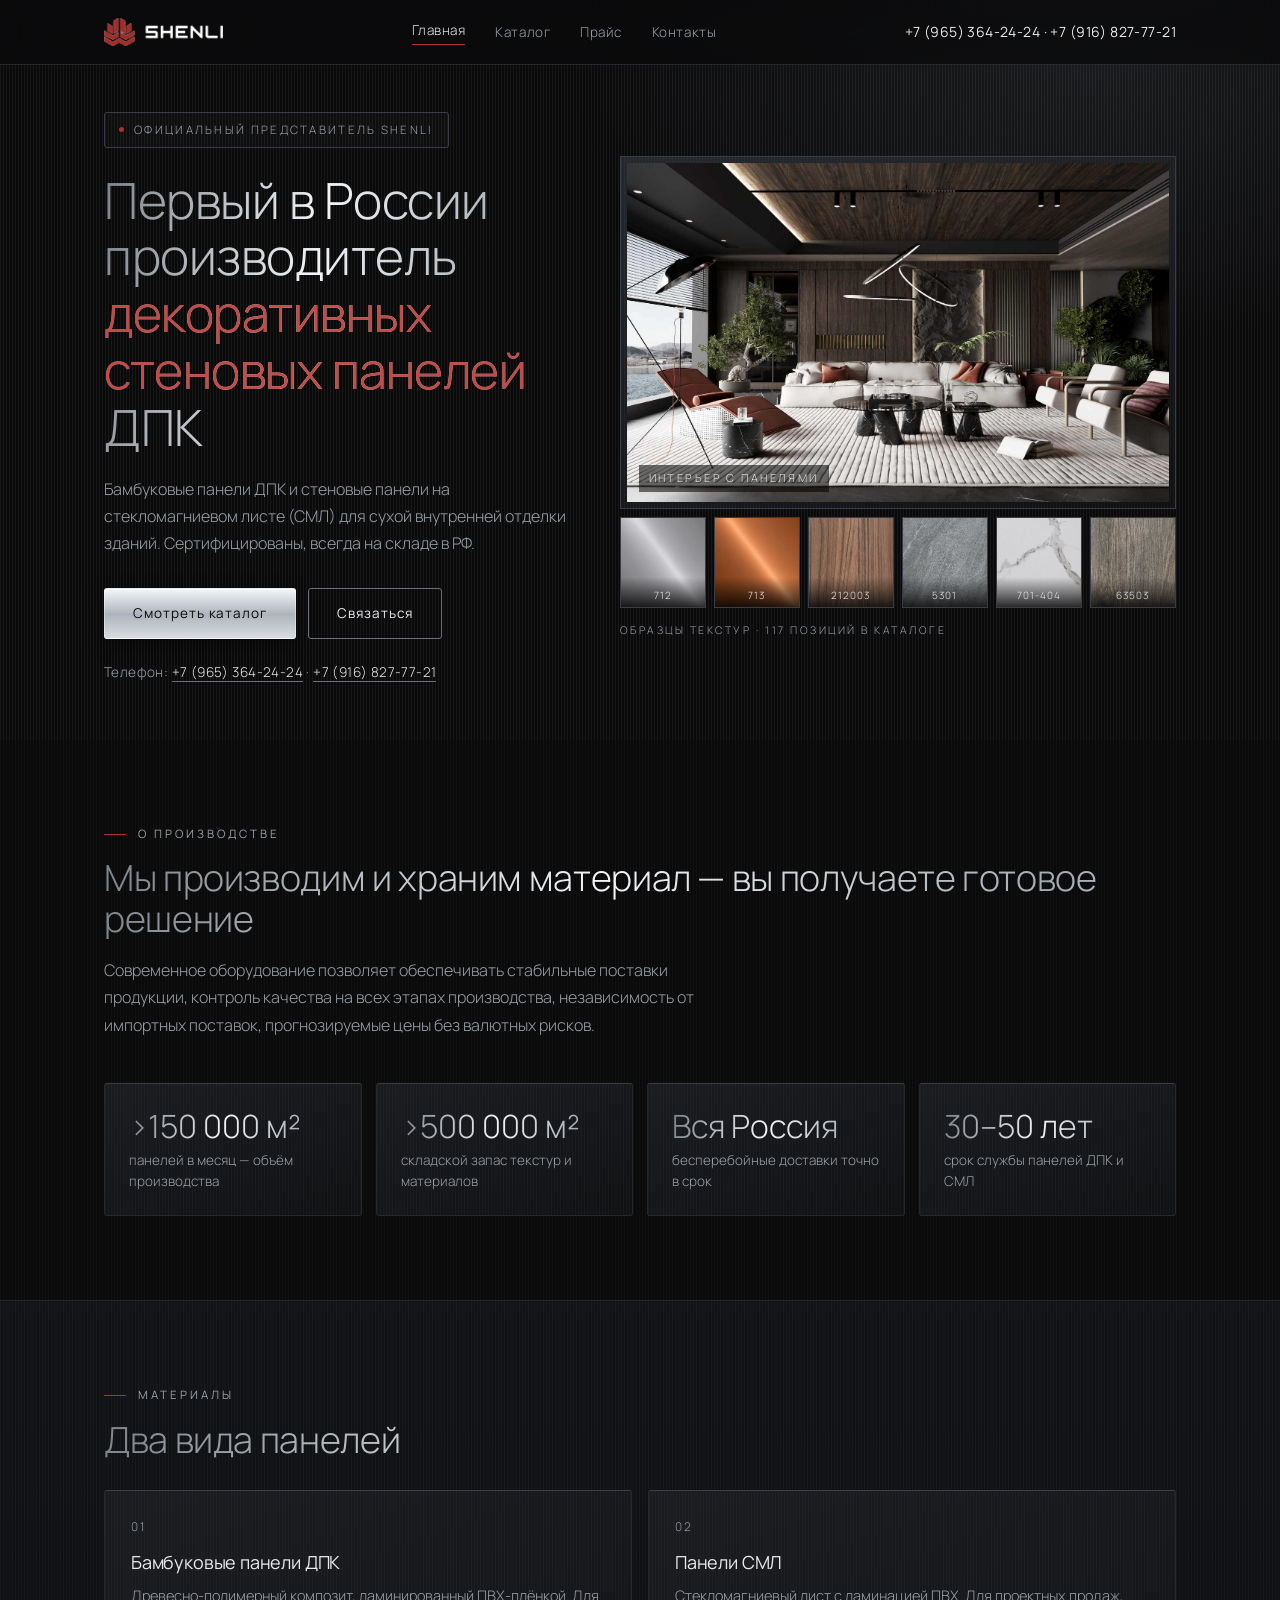
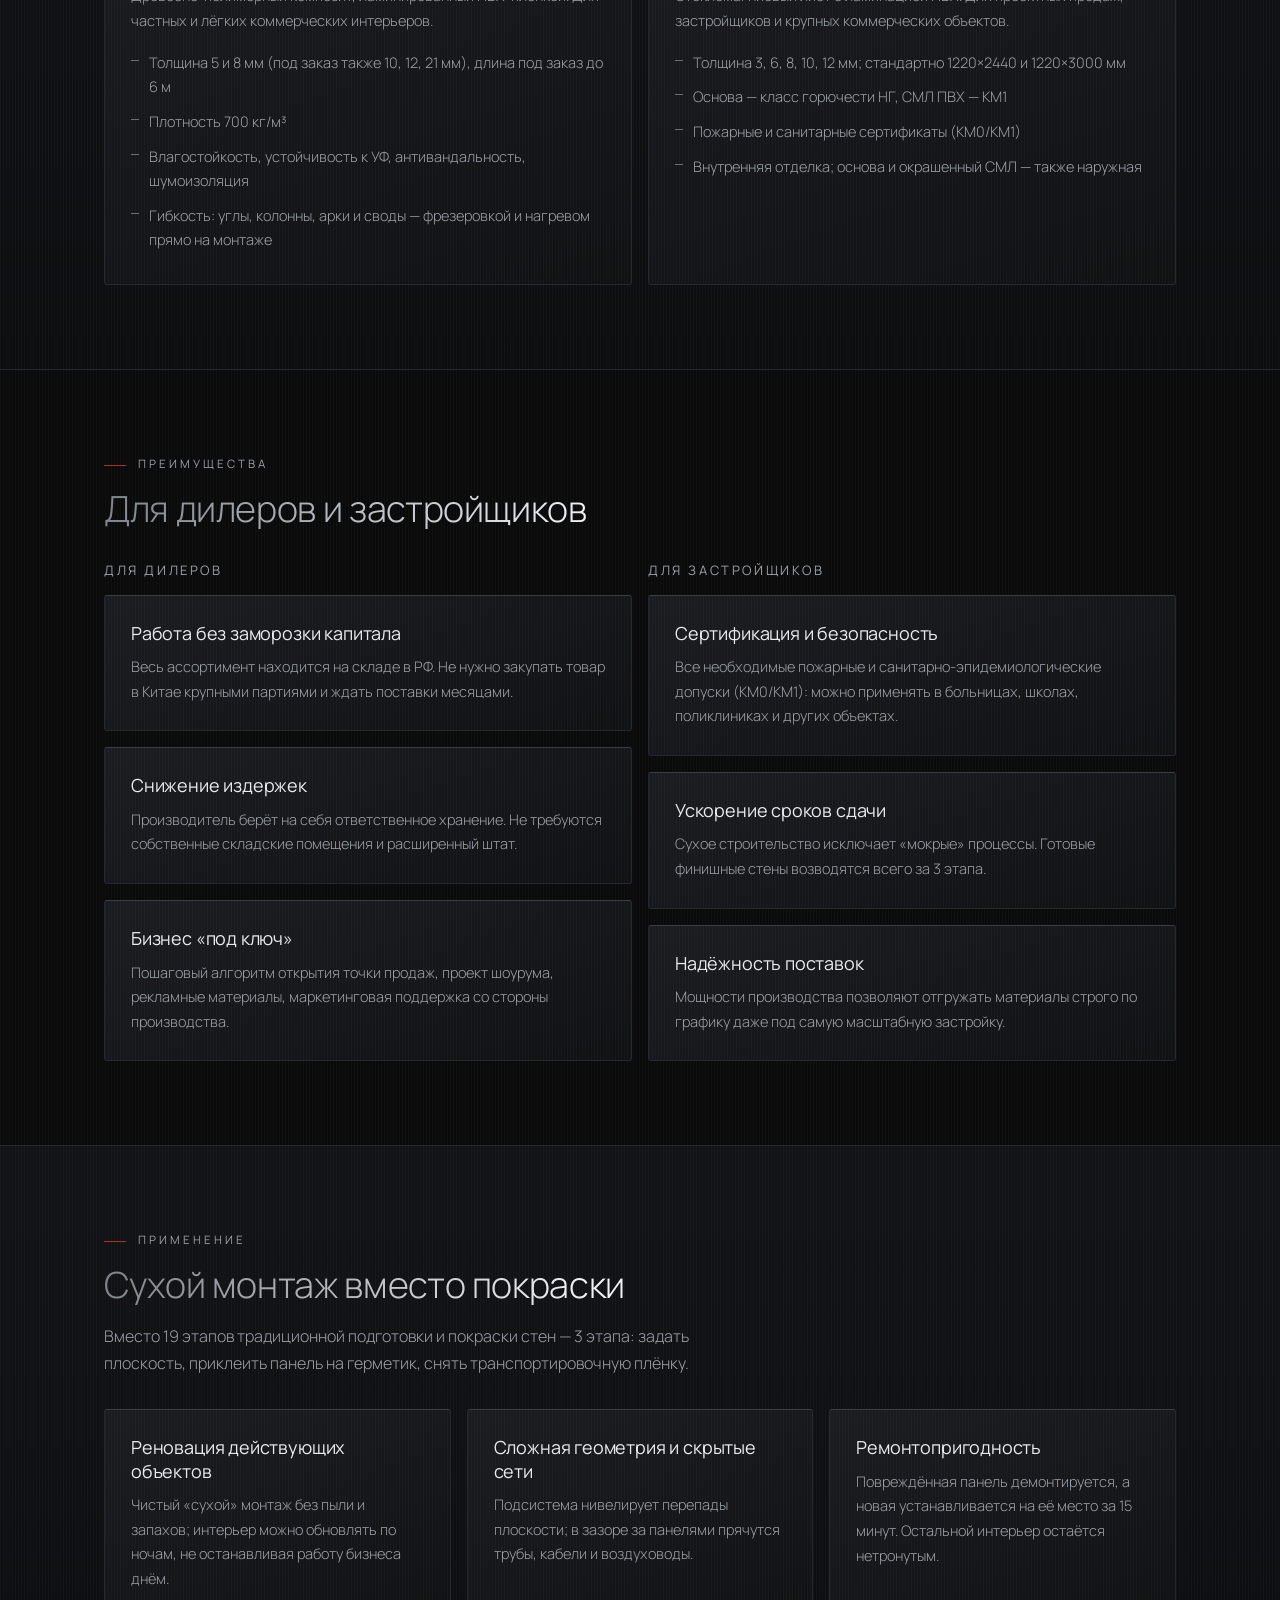
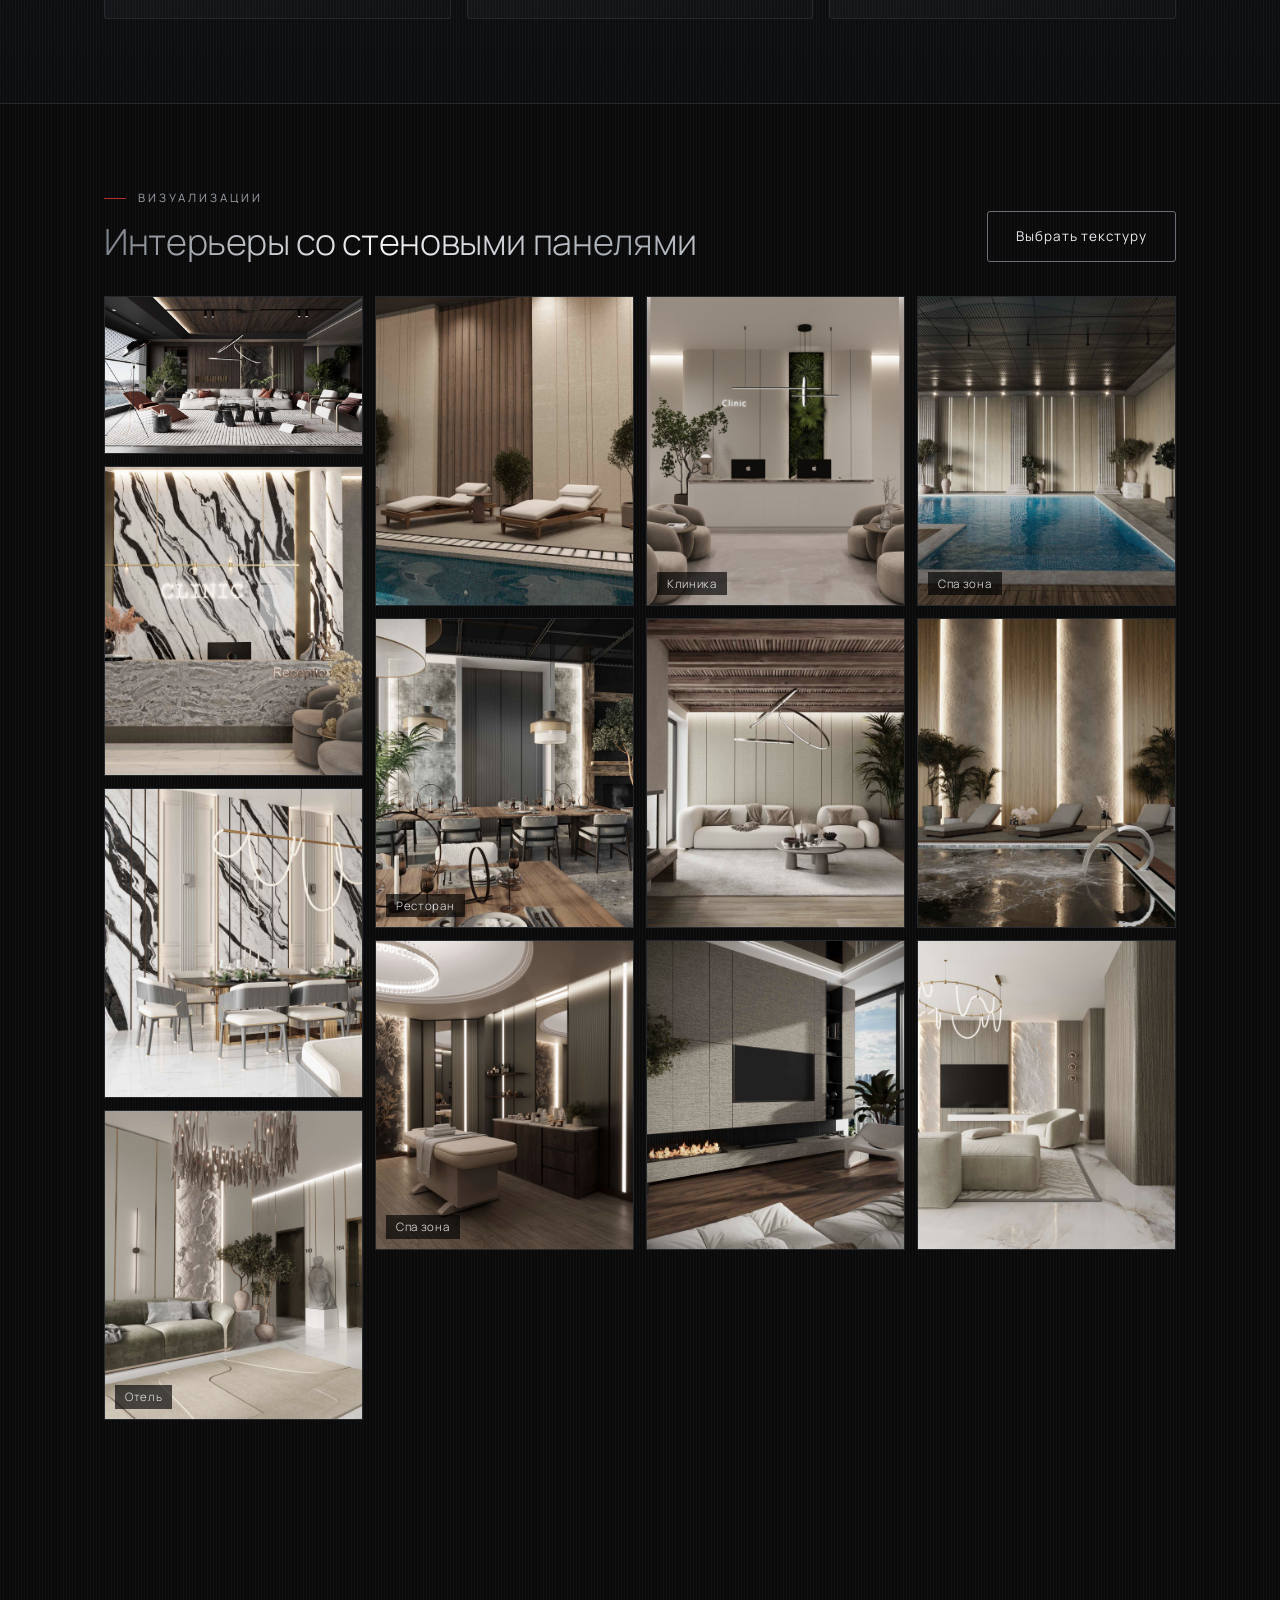
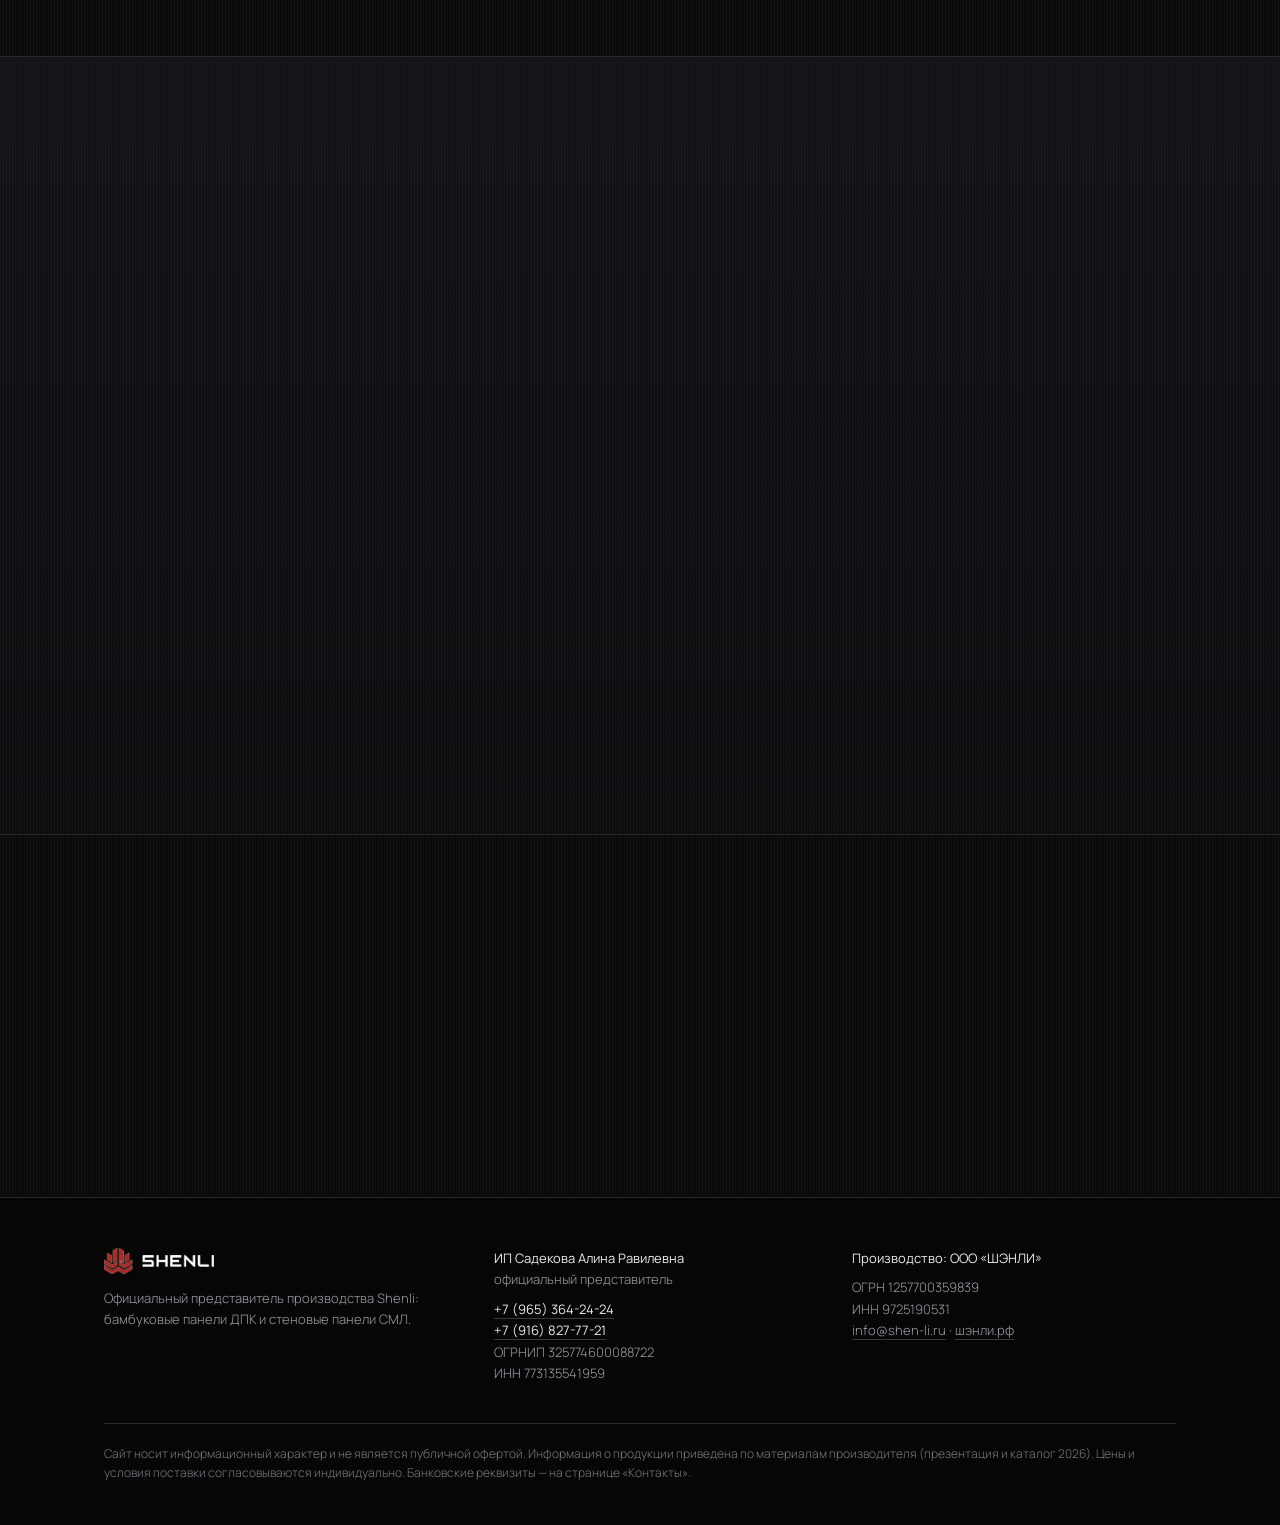
==== index.html @ 8b08fe16 "Shenli site" ====
<!doctype html>
<html lang="ru"><head>
<meta charset="utf-8">
<meta name="viewport" content="width=device-width,initial-scale=1">
<title>Shenli — официальный представитель | Стеновые панели ДПК и СМЛ</title>
<meta name="description" content="Официальный представитель Shenli: бамбуковые стеновые панели ДПК и СМЛ. Каталог текстур, сертификаты, прайс.">
<meta property="og:title" content="Shenli — официальный представитель | Стеновые панели ДПК и СМЛ">
<meta property="og:description" content="Официальный представитель Shenli: бамбуковые стеновые панели ДПК и СМЛ. Каталог текстур, сертификаты, прайс.">
<link rel="icon" href="img/favicon.png">
<meta property="og:type" content="website">
<meta property="og:locale" content="ru_RU">
<meta property="og:site_name" content="Shenli">
<meta property="og:image" content="img/og.jpg">
<meta property="og:image:width" content="1200">
<meta property="og:image:height" content="630">
<meta name="twitter:card" content="summary_large_image">
<link rel="preconnect" href="https://fonts.googleapis.com"><link rel="preconnect" href="https://fonts.gstatic.com" crossorigin>
<link href="https://fonts.googleapis.com/css2?family=Manrope:wght@300;400;500&display=swap" rel="stylesheet">
<link rel="stylesheet" href="css/style.css">
</head><body class="v1">
<header class="top"><div class="wrap">
<a class="logo" href="index.html" aria-label="Shenli — на главную"><img src="img/logo.png" alt="SHENLI" width="118" height="28"></a>
<nav class="main"><a href="index.html" class=on>Главная</a><a href="catalog.html">Каталог</a><a href="price.html">Прайс</a><a href="contacts.html">Контакты</a><a class="tel-m" href="tel:+79653642424">+7 (965) 364-24-24</a><a class="tel-m" href="tel:+79168277721">+7 (916) 827-77-21</a></nav>
<span class="tel"><a href="tel:+79653642424">+7 (965) 364-24-24</a> · <a href="tel:+79168277721">+7 (916) 827-77-21</a></span>
<button class="burger" aria-label="Меню"><span></span><span></span><span></span></button>
</div></header>
<main>
<section class="hero"><div class="wrap hgrid">
<div class="htext"><div class="badge hin">Официальный представитель Shenli</div>
<h1 class="hin">Первый в России производитель <span class="red">декоративных стеновых панелей</span> ДПК</h1>
<p class="lead hin h1">Бамбуковые панели ДПК и стеновые панели на стекломагниевом листе (СМЛ) для сухой внутренней отделки зданий. Сертифицированы, всегда на складе в РФ.</p><div class="btns hin h2"><a class="btn" href="catalog.html">Смотреть каталог</a><a class="btn ghost" href="contacts.html">Связаться</a></div>
<p class="hphone hin h2">Телефон: <a href="tel:+79653642424">+7 (965) 364-24-24</a> · <a href="tel:+79168277721">+7 (916) 827-77-21</a></p></div>
<div class="hvis hin h1"><div class="hmain"><img src="img/vis/v-1-0.jpg" alt="Интерьер со стеновыми панелями Shenli" width="1252" height="1500"><span class="cap">Интерьер с панелями</span></div>
<div class="strip" aria-label="Образцы текстур"><a href="catalog.html#mirror-standart-712" aria-label="Текстура 712"><img src="img/tex/mirror-standart-712.jpg" alt="Текстура 712" loading="eager"><span>712</span></a><a href="catalog.html#mirror-standart-713" aria-label="Текстура 713"><img src="img/tex/mirror-standart-713.jpg" alt="Текстура 713" loading="eager"><span>713</span></a><a href="catalog.html#natural-212003" aria-label="Текстура 212003"><img src="img/tex/natural-212003.jpg" alt="Текстура 212003" loading="eager"><span>212003</span></a><a href="catalog.html#standart-5301" aria-label="Текстура 5301"><img src="img/tex/standart-5301.jpg" alt="Текстура 5301" loading="eager"><span>5301</span></a><a href="catalog.html#standart-701-404" aria-label="Текстура 701-404"><img src="img/tex/standart-701-404.jpg" alt="Текстура 701-404" loading="eager"><span>701-404</span></a><a href="catalog.html#natural-63503" aria-label="Текстура 63503"><img src="img/tex/natural-63503.jpg" alt="Текстура 63503" loading="eager"><span>63503</span></a></div>
<p class="strip-h">Образцы текстур · 117 позиций в каталоге</p></div>
</div></section>
<section><div class="wrap">
<div class="eyebrow rv">О производстве</div>
<h2 class="rv">Мы производим и храним материал — вы получаете готовое решение</h2>
<p class="lead rv">Современное оборудование позволяет обеспечивать стабильные поставки продукции, контроль качества на всех этапах производства, независимость от импортных поставок, прогнозируемые цены без валютных рисков.</p>
<div class="stats">
<div class="stat rv"><b>&gt;150 000 м²</b><span>панелей в месяц — объём производства</span></div>
<div class="stat rv d1"><b>&gt;500 000 м²</b><span>складской запас текстур и материалов</span></div>
<div class="stat rv d2"><b>Вся Россия</b><span>бесперебойные доставки точно в срок</span></div>
<div class="stat rv d3"><b>30–50 лет</b><span>срок службы панелей ДПК и СМЛ</span></div>
</div></div></section>

<section class="alt"><div class="wrap">
<div class="eyebrow rv">Материалы</div>
<h2 class="rv">Два вида панелей</h2>
<div class="grid g2" style="margin-top:30px">
<div class="card rv"><span class="num">01</span><h3>Бамбуковые панели ДПК</h3>
<p style="margin:10px 0 12px">Древесно-полимерный композит, ламинированный ПВХ-плёнкой. Для частных и лёгких коммерческих интерьеров.</p>
<ul><li>Толщина 5 и 8 мм (под заказ также 10, 12, 21 мм), длина под заказ до 6 м</li><li>Плотность 700 кг/м³</li><li>Влагостойкость, устойчивость к УФ, антивандальность, шумоизоляция</li><li>Гибкость: углы, колонны, арки и своды — фрезеровкой и нагревом прямо на монтаже</li></ul></div>
<div class="card rv d1"><span class="num">02</span><h3>Панели СМЛ</h3>
<p style="margin:10px 0 12px">Стекломагниевый лист с ламинацией ПВХ. Для проектных продаж, застройщиков и крупных коммерческих объектов.</p>
<ul><li>Толщина 3, 6, 8, 10, 12 мм; стандартно 1220×2440 и 1220×3000 мм</li><li>Основа — класс горючести НГ, СМЛ ПВХ — КМ1</li><li>Пожарные и санитарные сертификаты (КМ0/КМ1)</li><li>Внутренняя отделка; основа и окрашенный СМЛ — также наружная</li></ul></div>
</div></div></section>

<section><div class="wrap">
<div class="eyebrow rv">Преимущества</div>
<h2 class="rv">Для дилеров и застройщиков</h2>
<div class="grid g2" style="margin-top:30px">
<div><div class="col-h rv">Для дилеров</div>
<div class="grid">
<div class="card rv"><h3>Работа без заморозки капитала</h3><p>Весь ассортимент находится на складе в РФ. Не нужно закупать товар в Китае крупными партиями и ждать поставки месяцами.</p></div>
<div class="card rv"><h3>Снижение издержек</h3><p>Производитель берёт на себя ответственное хранение. Не требуются собственные складские помещения и расширенный штат.</p></div>
<div class="card rv"><h3>Бизнес «под ключ»</h3><p>Пошаговый алгоритм открытия точки продаж, проект шоурума, рекламные материалы, маркетинговая поддержка со стороны производства.</p></div>
</div></div>
<div><div class="col-h rv">Для застройщиков</div>
<div class="grid">
<div class="card rv"><h3>Сертификация и безопасность</h3><p>Все необходимые пожарные и санитарно-эпидемиологические допуски (КМ0/КМ1): можно применять в больницах, школах, поликлиниках и других объектах.</p></div>
<div class="card rv"><h3>Ускорение сроков сдачи</h3><p>Сухое строительство исключает «мокрые» процессы. Готовые финишные стены возводятся всего за 3 этапа.</p></div>
<div class="card rv"><h3>Надёжность поставок</h3><p>Мощности производства позволяют отгружать материалы строго по графику даже под самую масштабную застройку.</p></div>
</div></div>
</div></div></section>

<section class="alt"><div class="wrap">
<div class="eyebrow rv">Применение</div>
<h2 class="rv">Сухой монтаж вместо покраски</h2>
<p class="lead rv">Вместо 19 этапов традиционной подготовки и покраски стен — 3 этапа: задать плоскость, приклеить панель на герметик, снять транспортировочную плёнку.</p>
<div class="grid g3" style="margin-top:32px">
<div class="card rv"><h3>Реновация действующих объектов</h3><p>Чистый «сухой» монтаж без пыли и запахов; интерьер можно обновлять по ночам, не останавливая работу бизнеса днём.</p></div>
<div class="card rv d1"><h3>Сложная геометрия и скрытые сети</h3><p>Подсистема нивелирует перепады плоскости; в зазоре за панелями прячутся трубы, кабели и воздуховоды.</p></div>
<div class="card rv d2"><h3>Ремонтопригодность</h3><p>Повреждённая панель демонтируется, а новая устанавливается на её место за 15 минут. Остальной интерьер остаётся нетронутым.</p></div>
</div></div></section>

<section><div class="wrap">
<div class="split-title"><div><div class="eyebrow rv">Визуализации</div><h2 class="rv">Интерьеры со стеновыми панелями</h2></div>
<a class="btn ghost rv" href="catalog.html">Выбрать текстуру</a></div>
<div class="gal"><figure class="rv" data-zoom="img/vis/v-1-0.jpg"><img loading="lazy" src="img/vis/v-1-0.jpg" alt="Интерьер со стеновыми панелями Shenli"></figure><figure class="rv" data-zoom="img/vis/v-24004-2-1.jpg"><img loading="lazy" src="img/vis/v-24004-2-1.jpg" alt="Интерьер со стеновыми панелями Shenli"></figure><figure class="rv" data-zoom="img/vis/v-24004-4-3.jpg"><img loading="lazy" src="img/vis/v-24004-4-3.jpg" alt="Интерьер со стеновыми панелями Shenli"></figure><figure class="rv" data-zoom="img/vis/v-3081-11.jpg"><img loading="lazy" src="img/vis/v-3081-11.jpg" alt="Интерьер со стеновыми панелями Shenli"><figcaption>Отель</figcaption></figure><figure class="rv" data-zoom="img/vis/v-31020-13.jpg"><img loading="lazy" src="img/vis/v-31020-13.jpg" alt="Интерьер со стеновыми панелями Shenli"></figure><figure class="rv" data-zoom="img/vis/v-31031-17.jpg"><img loading="lazy" src="img/vis/v-31031-17.jpg" alt="Интерьер со стеновыми панелями Shenli"><figcaption>Ресторан</figcaption></figure><figure class="rv" data-zoom="img/vis/v-31032-19.jpg"><img loading="lazy" src="img/vis/v-31032-19.jpg" alt="Интерьер со стеновыми панелями Shenli"><figcaption>Спа зона</figcaption></figure><figure class="rv" data-zoom="img/vis/v-5032-25.jpg"><img loading="lazy" src="img/vis/v-5032-25.jpg" alt="Интерьер со стеновыми панелями Shenli"><figcaption>Спа зона</figcaption></figure><figure class="rv" data-zoom="img/vis/v-6016-2-29.jpg"><img loading="lazy" src="img/vis/v-6016-2-29.jpg" alt="Интерьер со стеновыми панелями Shenli"><figcaption>Клиника</figcaption></figure><figure class="rv" data-zoom="img/vis/v-6071-2-38.jpg"><img loading="lazy" src="img/vis/v-6071-2-38.jpg" alt="Интерьер со стеновыми панелями Shenli"></figure><figure class="rv" data-zoom="img/vis/v-6076-39.jpg"><img loading="lazy" src="img/vis/v-6076-39.jpg" alt="Интерьер со стеновыми панелями Shenli"></figure><figure class="rv" data-zoom="img/vis/v-8008-58.jpg"><img loading="lazy" src="img/vis/v-8008-58.jpg" alt="Интерьер со стеновыми панелями Shenli"></figure><figure class="rv" data-zoom="img/vis/v-8021-62.jpg"><img loading="lazy" src="img/vis/v-8021-62.jpg" alt="Интерьер со стеновыми панелями Shenli"><figcaption>Спа зона</figcaption></figure><figure class="rv" data-zoom="img/vis/v-8030-64.jpg"><img loading="lazy" src="img/vis/v-8030-64.jpg" alt="Интерьер со стеновыми панелями Shenli"></figure><figure class="rv" data-zoom="img/vis/v-8031-65.jpg"><img loading="lazy" src="img/vis/v-8031-65.jpg" alt="Интерьер со стеновыми панелями Shenli"></figure><figure class="rv" data-zoom="img/vis/v-9058-85.jpg"><img loading="lazy" src="img/vis/v-9058-85.jpg" alt="Интерьер со стеновыми панелями Shenli"></figure></div>
</div></section>

<section class="alt"><div class="wrap">
<div class="eyebrow rv">Документы</div>
<h2 class="rv">Сертификаты и протоколы</h2>
<p class="lead rv" style="margin-bottom:30px">Фактические показатели конкретных панелей подтверждаются документами об оценке соответствия и протоколами испытаний. Файлы открываются в формате PDF.</p>
<div class="grid g2"><a class="cert rv" href="docs/sertifikat-dpk.pdf" target="_blank" rel="noopener"><div><b>Сертификат соответствия на панели ДПК</b><span>Система добровольной сертификации «ПрофиСерт», пожарная безопасность (123-ФЗ)</span></div><i>PDF ↗</i></a><a class="cert rv" href="docs/ss-00058-25.pdf" target="_blank" rel="noopener"><div><b>Сертификат соответствия № RU C-RU.НВ88.В.00058/25</b><span>Панели SHENLI на основе стекломагниевого листа (СМЛ)</span></div><i>PDF ↗</i></a><a class="cert rv" href="docs/ss-00060-25.pdf" target="_blank" rel="noopener"><div><b>Сертификат соответствия № RU C-RU.НВ88.В.00060/25</b><span>Панели SHENLI СМЛ ПВХ</span></div><i>PDF ↗</i></a><a class="cert rv" href="docs/cert-87-05-26-stenovye-paneli.pdf" target="_blank" rel="noopener"><div><b>Протокол испытаний № 87-05-26 от 19.05.2026</b><span>Панели ДПК (бамбуковые), испытательная лаборатория «ПрофЛаб»</span></div><i>PDF ↗</i></a><a class="cert rv" href="docs/bc25-12-05-4.pdf" target="_blank" rel="noopener"><div><b>Протокол испытаний № БЦ25-12-05/4 от 05.12.2025</b><span>Панели для отделки стен и потолков на основе СМЛ</span></div><i>PDF ↗</i></a><a class="cert rv" href="docs/bc25-12-12-3.pdf" target="_blank" rel="noopener"><div><b>Протокол испытаний № БЦ25-12-12/3 от 12.12.2025</b><span>Панели СМЛ с односторонним ламинированием ПВХ, 10 мм</span></div><i>PDF ↗</i></a><a class="cert rv" href="docs/tu-23-99-19-002-88258077-2025.pdf" target="_blank" rel="noopener"><div><b>Технические условия на панели SHENLI</b><span>ТУ на панели для отделки стен и потолков торговой марки «SHENLI»</span></div><i>PDF ↗</i></a></div>
</div></section>

<section style="text-align:center"><div class="wrap">
<h2 class="rv">Подберём панели под ваш объект</h2>
<p class="lead rv" style="margin:0 auto">Позвоните или напишите — подскажем по текстурам, толщинам, срокам и условиям поставки.</p>
<div class="btns rv" style="justify-content:center"><a class="btn" href="tel:+79653642424">+7 (965) 364-24-24</a><a class="btn" href="tel:+79168277721">+7 (916) 827-77-21</a><a class="btn ghost" href="contacts.html">Контакты и реквизиты</a></div>
</div></section>
</main>
<div class="lb" role="dialog" aria-label="Просмотр изображения"><img alt=""></div>
<footer><div class="wrap">
<div class="cols">
<div><img src="img/logo.png" alt="SHENLI" width="110" height="26">
<p>Официальный представитель производства Shenli: бамбуковые панели ДПК и стеновые панели СМЛ.</p></div>
<div><p><b>ИП Садекова Алина Равилевна</b><br>официальный представитель</p>
<p><a href="tel:+79653642424"><b>+7 (965) 364-24-24</b></a><br><a href="tel:+79168277721"><b>+7 (916) 827-77-21</b></a><br>ОГРНИП 325774600088722<br>ИНН 773135541959</p></div>
<div><p><b>Производство: ООО «ШЭНЛИ»</b></p>
<p>ОГРН 1257700359839<br>ИНН 9725190531<br><a href="mailto:info@shen-li.ru">info@shen-li.ru</a> · <a href="https://шэнли.рф">шэнли.рф</a></p></div>
</div>
<p class="legal">Сайт носит информационный характер и не является публичной офертой. Информация о продукции приведена по материалам производителя (презентация и каталог 2026). Цены и условия поставки согласовываются индивидуально. Банковские реквизиты — на странице «Контакты».</p>
</div></footer>
<script src="js/main.js"></script>
<script src="js/fx.js"></script>
</body></html>
---- css/style.css ----
/* base: структура, общая для всех вариантов. Цвета/шрифты — в теме (v1/v2/v3.css) */
*{box-sizing:border-box;margin:0;padding:0}
html{scroll-behavior:smooth;-webkit-text-size-adjust:100%}
body{background:var(--bg);color:var(--tx);font-family:var(--fb);font-weight:300;font-size:15.5px;line-height:1.7;overflow-x:hidden}
img{max-width:100%;display:block}
a{color:inherit;text-decoration:none}
b,strong{font-weight:500;color:var(--tx)}
.wrap{max-width:1120px;margin:0 auto;padding:0 24px}
h1,h2,h3{font-family:var(--fh);font-weight:var(--hw);line-height:1.14;letter-spacing:var(--hls)}
h1{font-size:clamp(32px,4.5vw,56px)}
h2{font-size:clamp(26px,3.2vw,36px);margin-bottom:18px}
h3{font-size:18px;font-weight:400;line-height:1.3;color:var(--tx)}
section{padding:84px 0}
.lead{color:var(--mut);font-size:16px;max-width:640px}
.muted{color:var(--mut)}
.red{color:var(--red2)}
/* серебряный градиент в заголовках + блик */
h1,h2,.stat b,.big-contact a,.minfo h2{background:var(--silver);background-size:260% 100%;-webkit-background-clip:text;background-clip:text;color:transparent;-webkit-text-fill-color:transparent;animation:shine 11s linear infinite}
h1 .red,h1 em{-webkit-text-fill-color:var(--accent-text,currentColor);color:var(--accent-text,var(--red2));font-style:normal}
@keyframes shine{0%{background-position:130% 0}100%{background-position:-130% 0}}
@media(prefers-reduced-motion:reduce){h1,h2,.stat b,.big-contact a,.minfo h2{animation:none}}
.eyebrow{font-family:var(--fm,var(--fb));font-size:11.5px;letter-spacing:.26em;text-transform:uppercase;color:var(--mut);font-weight:400;margin-bottom:14px}

/* header */
header.top{position:fixed;inset:0 0 auto 0;z-index:50;background:rgba(9,10,11,.78);backdrop-filter:blur(14px);-webkit-backdrop-filter:blur(14px);border-bottom:1px solid var(--line);transition:background .3s}
header.top.scrolled{background:rgba(9,10,11,.93)}
header.top .wrap{display:flex;align-items:center;justify-content:space-between;height:64px;gap:20px}
.logo img{height:28px;width:auto}
nav.main{display:flex;gap:30px;align-items:center}
nav.main a{font-size:13.5px;color:var(--mut);transition:color .2s;letter-spacing:.04em}
nav.main a:hover,nav.main a.on{color:var(--tx)}
nav.main a.tel-m{display:none}
.tel{font-size:14px;font-weight:400;white-space:nowrap;letter-spacing:.03em}
.burger{display:none;background:none;border:0;width:44px;height:44px;cursor:pointer;position:relative}
.burger span{position:absolute;left:11px;right:11px;height:1px;background:var(--tx);transition:.25s}
.burger span:nth-child(1){top:16px}.burger span:nth-child(2){top:22px}.burger span:nth-child(3){top:28px}
.burger.open span:nth-child(1){top:22px;transform:rotate(45deg)}
.burger.open span:nth-child(2){opacity:0}
.burger.open span:nth-child(3){top:22px;transform:rotate(-45deg)}
@media(max-width:900px){
  .burger{display:block}
  nav.main{position:fixed;top:64px;left:0;right:0;background:var(--bg);flex-direction:column;align-items:flex-start;padding:22px 24px 28px;gap:18px;border-bottom:1px solid var(--line);transform:translateY(-130%);transition:transform .3s;z-index:-1}
  nav.main.open{transform:none}
  nav.main a{font-size:18px;color:var(--tx)}
  nav.main a.tel-m{display:block;color:var(--mut);font-size:15px}
  .tel{display:none}
  section{padding:60px 0}
}

/* buttons */
.btn{display:inline-block;padding:13px 28px;border-radius:var(--br);font-size:13.5px;font-weight:400;letter-spacing:.07em;border:1px solid transparent;transition:.25s;cursor:pointer;font-family:var(--fb);text-align:center}
.btn.ghost{background:transparent;border-color:var(--steel);color:var(--tx)}
.btn.ghost:hover{border-color:#fff;background:rgba(255,255,255,.04)}
.btns{display:flex;gap:12px;flex-wrap:wrap;margin-top:30px}

/* карточки + хромовый блик за курсором */
.card,.stat,.cert,.req,.tcard{position:relative;overflow:hidden}
.card::after,.stat::after,.cert::after,.req::after,.tcard::after{content:"";position:absolute;inset:0;pointer-events:none;opacity:0;transition:opacity .45s;background:radial-gradient(280px circle at var(--mx,50%) var(--my,50%),rgba(255,255,255,.14),rgba(190,200,215,.05) 45%,transparent 70%)}
.card:hover::after,.stat:hover::after,.cert:hover::after,.req:hover::after,.tcard:hover::after{opacity:1}
.grid{display:grid;gap:16px}
.g2{grid-template-columns:repeat(2,1fr)}.g3{grid-template-columns:repeat(3,1fr)}
@media(max-width:900px){.g3{grid-template-columns:1fr 1fr}}
@media(max-width:640px){.g2,.g3{grid-template-columns:1fr}}
.card{padding:26px}
.card h3{margin-bottom:10px}
.card p,.card li{color:var(--mut);font-size:14.5px}
.card ul{list-style:none}
.card li{padding:5px 0 5px 18px;position:relative}
.card li::before{content:"";position:absolute;left:0;top:14px;width:8px;height:1px;background:var(--steel)}
.card .num{color:var(--mut);font-family:var(--fm,var(--fb));font-size:12px;letter-spacing:.2em;margin-bottom:14px;display:block}
.stats{display:grid;grid-template-columns:repeat(4,1fr);gap:14px;margin-top:44px}
.stat{padding:24px}
.stat b{display:block;font-family:var(--fh);font-size:clamp(24px,2.6vw,32px);font-weight:var(--hw);line-height:1.15;margin-bottom:6px}
.stat span{color:var(--mut);font-size:13.5px;line-height:1.5;display:block}
@media(max-width:900px){.stats{grid-template-columns:1fr 1fr}}
@media(max-width:480px){.stats{grid-template-columns:1fr}}
.split-title{display:flex;justify-content:space-between;align-items:flex-end;gap:30px;flex-wrap:wrap;margin-bottom:34px}
.split-title h2{margin:0}
.col-h{margin-bottom:14px;font-size:13px;letter-spacing:.2em;text-transform:uppercase;color:var(--mut);font-family:var(--fm,var(--fb));font-weight:400}

/* gallery */
.gal{columns:4 220px;column-gap:12px}
.gal figure{break-inside:avoid;margin-bottom:12px;position:relative;overflow:hidden;cursor:zoom-in;background:var(--card);border:1px solid var(--line)}
.gal img{width:100%;transition:transform .8s,filter .5s;filter:saturate(.9)}
.gal figure:hover img{transform:scale(1.04);filter:none}
.gal figcaption{position:absolute;left:10px;bottom:10px;background:rgba(0,0,0,.65);padding:2px 10px;font-size:11.5px;letter-spacing:.06em}
.lb{position:fixed;inset:0;background:rgba(0,0,0,.93);z-index:100;display:none;align-items:center;justify-content:center;padding:20px}
.lb.on{display:flex}
.lb img{max-height:92vh;max-width:96vw}
.cert{display:flex;gap:16px;align-items:flex-start;justify-content:space-between;padding:20px 24px;transition:.25s}
.cert b{display:block;font-weight:400;font-size:15px;line-height:1.4}
.cert span{color:var(--mut);font-size:13px}
.cert i{font-style:normal;color:var(--mut);font-size:12.5px;white-space:nowrap;letter-spacing:.1em}

/* page head */
.phead{padding:128px 0 30px}
.phead h1{font-size:clamp(32px,4.5vw,52px)}

/* catalog */
.filters{display:flex;flex-wrap:wrap;gap:8px;margin:10px 0 12px}
.chip{background:transparent;border:1px solid var(--line2);color:var(--mut);padding:8px 18px;border-radius:var(--br);font:inherit;font-weight:300;font-size:13.5px;cursor:pointer;transition:.2s;letter-spacing:.03em}
.chip:hover{border-color:var(--tx);color:var(--tx)}
.chip.on{background:var(--chip-on,var(--silver));color:#0b0c0d;border-color:transparent;font-weight:400}
.chip small{color:inherit;opacity:.6;margin-left:6px}
.search{background:var(--card);border:1px solid var(--line2);color:var(--tx);padding:11px 18px;border-radius:var(--br);font:inherit;font-size:14px;width:100%;max-width:320px;margin:12px 0 4px}
.search:focus{outline:none;border-color:#fff}
.cgrid{display:grid;grid-template-columns:repeat(auto-fill,minmax(170px,1fr));gap:14px;margin-top:22px}
.tcard{background:var(--card);border:1px solid var(--line);cursor:pointer;text-align:left;font:inherit;color:inherit;padding:0;transition:.3s;border-radius:var(--br)}
.tcard:hover{transform:translateY(-3px);border-color:#8b9299}
.tcard img{width:100%;aspect-ratio:3/4;object-fit:cover;background:#222}
.tcard div{padding:10px 14px 12px}
.tcard b{display:block;font-size:14.5px;font-weight:400}
.tcard span{font-size:11.5px;color:var(--mut);letter-spacing:.06em}
.serie-intro{margin:28px 0 0;max-width:640px;color:var(--mut)}
.count{color:var(--mut);margin-top:18px;font-size:13.5px}
.modal{position:fixed;inset:0;background:rgba(0,0,0,.9);z-index:100;display:none;overflow-y:auto;padding:24px}
.modal.on{display:block}
.mbox{max-width:1040px;margin:30px auto;background:var(--bg2);border:1px solid var(--line2);position:relative;overflow:hidden;border-radius:var(--br)}
.mgrid{display:grid;grid-template-columns:minmax(0,5fr) minmax(0,6fr)}
.mgrid>img{width:100%;height:100%;object-fit:cover;max-height:78vh;min-height:340px;background:#222}
.minfo{padding:34px}
.minfo h2{font-size:clamp(26px,3vw,36px);margin-bottom:6px}
.minfo dl{margin:20px 0}
.minfo dt{color:var(--mut);font-size:11.5px;letter-spacing:.14em;text-transform:uppercase;margin-top:14px;font-family:var(--fm,var(--fb))}
.minfo dd{font-size:15px}
.mclose{position:absolute;top:12px;right:12px;width:42px;height:42px;border-radius:50%;background:rgba(0,0,0,.7);border:1px solid #555;color:#fff;font-size:20px;cursor:pointer;z-index:2;font-weight:300}
.mnav{display:flex;gap:10px;margin-top:18px;flex-wrap:wrap}
.mnav button{background:transparent;border:1px solid var(--line2);color:var(--tx);padding:9px 16px;cursor:pointer;font:inherit;font-weight:300;font-size:13px;border-radius:var(--br)}
.mnav button:hover{border-color:#fff}
.mvis{padding:0 34px 34px}
.mvis h3{margin:8px 0 14px}
.mvis .row{display:grid;grid-template-columns:repeat(auto-fill,minmax(240px,1fr));gap:12px}
.mvis figure{position:relative;overflow:hidden;cursor:zoom-in;border:1px solid var(--line)}
.mvis figcaption{position:absolute;left:10px;bottom:10px;background:rgba(0,0,0,.65);padding:2px 10px;font-size:11.5px}
@media(max-width:800px){.mgrid{grid-template-columns:1fr}.mgrid>img{max-height:50vh;min-height:0}.minfo{padding:24px}.mvis{padding:0 24px 24px}.cgrid{grid-template-columns:repeat(2,1fr);gap:10px}.modal{padding:10px}.mbox{margin:44px auto 10px}}

/* tables */
.tw{overflow-x:auto;border:1px solid var(--line);margin:16px 0 40px;-webkit-overflow-scrolling:touch;border-radius:var(--br)}
table{width:100%;border-collapse:collapse;min-width:620px}
th,td{padding:13px 18px;text-align:left;border-bottom:1px solid var(--line);font-size:14px}
th{background:var(--card);color:var(--mut);font-weight:400;font-size:11.5px;letter-spacing:.12em;text-transform:uppercase}
tr:last-child td{border-bottom:0}
tbody tr:hover td{background:rgba(255,255,255,.025)}
table.pt{min-width:760px}
table.pt th,table.pt td{padding:11px 14px;font-size:13.5px}
table.pt td.pr{white-space:nowrap;font-weight:400;color:var(--tx)}
table.pt td:first-child{min-width:190px}

/* contacts */
.reqs{display:grid;grid-template-columns:1fr 1fr;gap:16px;margin-top:20px}
@media(max-width:800px){.reqs{grid-template-columns:1fr}}
.req{padding:28px}
.req .role{color:var(--mut);font-size:13px;margin-top:4px}
.req dl{margin-top:16px}
.req dt{color:var(--mut);font-size:11.5px;letter-spacing:.12em;text-transform:uppercase;margin-top:12px;font-family:var(--fm,var(--fb))}
.req dd{font-size:15px;word-break:break-word}
.req a{border-bottom:1px solid var(--steel)}
.big-contact a{display:inline-block;font-family:var(--fh);font-size:clamp(26px,3.8vw,44px);font-weight:var(--hw);line-height:1.25;margin:10px 0 4px}
.req .big-contact{margin:14px 0 4px}

/* footer */
footer{border-top:1px solid var(--line);padding:50px 0 34px;background:#060607;color:var(--mut);font-size:13px;line-height:1.65}
footer .cols{display:grid;grid-template-columns:1.1fr 1fr 1fr;gap:34px}
@media(max-width:800px){footer .cols{grid-template-columns:1fr}}
footer img{height:26px;margin-bottom:14px}
footer b{color:var(--tx);font-weight:400}
footer p{margin-bottom:8px}
footer a{border-bottom:1px solid rgba(255,255,255,.2)}
footer .legal{margin-top:30px;padding-top:20px;border-top:1px solid var(--line);font-size:12px;color:#777b82}

/* reveal */
.rv{opacity:0;transform:translateY(26px);transition:opacity .9s cubic-bezier(.2,.7,.2,1),transform .9s cubic-bezier(.2,.7,.2,1)}
.rv.in{opacity:1;transform:none}
.rv.d1{transition-delay:.08s}.rv.d2{transition-delay:.16s}.rv.d3{transition-delay:.24s}
@media(prefers-reduced-motion:reduce){.rv{opacity:1;transform:none;transition:none}html{scroll-behavior:auto}}
.hin{animation:hin 1s cubic-bezier(.2,.7,.2,1) both}.hin.h1{animation-delay:.12s}.hin.h2{animation-delay:.24s}
@keyframes hin{from{opacity:0;transform:translateY(24px)}to{opacity:1;transform:none}}
@media(prefers-reduced-motion:reduce){.hin{animation:none}}
.hphone{margin-top:22px;font-size:13.5px;color:var(--mut);letter-spacing:.03em}
.hphone a{color:var(--tx);border-bottom:1px solid var(--steel)}

/* ВАРИАНТ 1 — «Сталь»: чёрный + шлифованная сталь, Manrope 300 */
:root{--bg:#0a0a0b;--bg2:#0f1012;--card:#141518;--line:#25282c;--line2:#3a3e44;--steel:#6b7078;--tx:#e8eaed;--mut:#9aa0a7;--red:#b1302f;--red2:#c24a47;--br:3px;--hw:300;--hls:-.01em;
--fb:'Manrope',system-ui,-apple-system,sans-serif;--fh:'Manrope',system-ui,sans-serif;
--silver:linear-gradient(100deg,#7d838a 0%,#f3f5f7 18%,#a4aab1 34%,#ffffff 50%,#8a9097 68%,#e6e9ec 84%,#9ba1a8 100%);
--brush:repeating-linear-gradient(90deg,rgba(255,255,255,.028) 0 1px,rgba(0,0,0,.0) 1px 3px)}
body{background:var(--brush),var(--bg)}
.eyebrow::before{content:"";display:inline-block;width:22px;height:1px;background:var(--red);vertical-align:middle;margin-right:12px}
section.alt{background:var(--brush),linear-gradient(180deg,#121316,#0c0d0f);border-top:1px solid var(--line);border-bottom:1px solid var(--line)}
.card,.stat,.cert,.req{background:var(--brush),linear-gradient(160deg,#1a1c20,#101113);border:1px solid var(--line);border-top-color:#3b3f45;border-radius:var(--br);transition:border-color .3s,transform .3s}
.card:hover,.stat:hover,.cert:hover,.req:hover{border-color:#6a7078}
.btn{background:linear-gradient(180deg,#f4f6f8,#aeb4bb 52%,#d9dde1);color:#0a0a0b;border-color:rgba(255,255,255,.4);box-shadow:0 1px 0 rgba(255,255,255,.5) inset,0 6px 18px rgba(0,0,0,.4)}
.btn:hover{filter:brightness(1.08);transform:translateY(-1px)}
.btn.ghost{background:transparent;color:var(--tx);box-shadow:none}
nav.main a.on{border-bottom:1px solid var(--red);padding-bottom:3px}
.badge{display:inline-block;border:1px solid var(--line2);color:var(--mut);font-size:11.5px;letter-spacing:.2em;text-transform:uppercase;padding:7px 14px;margin-bottom:24px;border-radius:var(--br);background:rgba(255,255,255,.02)}
.badge::before{content:"";display:inline-block;width:5px;height:5px;background:var(--red);border-radius:50%;margin-right:10px;vertical-align:middle;position:relative;top:-1px}
.note{border:1px solid var(--red)}
/* hero */
.hero{padding:112px 0 56px;position:relative;overflow:hidden;background:radial-gradient(800px 420px at 85% 10%,rgba(160,170,185,.10),transparent 65%),var(--brush)}
.hgrid{display:grid;grid-template-columns:minmax(0,5fr) minmax(0,6fr);gap:52px;align-items:center}
.hero h1{font-size:clamp(32px,3.9vw,50px);margin-bottom:20px}
.hmain{position:relative;border:1px solid var(--line2);padding:6px;background:var(--brush),linear-gradient(160deg,#25282d,#0f1012)}
.hmain img{width:100%;height:auto;aspect-ratio:16/10;object-fit:cover;filter:saturate(.92) contrast(1.03)}
.hmain .cap{position:absolute;left:18px;bottom:16px;font-size:11px;letter-spacing:.22em;text-transform:uppercase;color:#dfe2e6;background:rgba(0,0,0,.55);padding:4px 10px}
.strip{display:grid;grid-template-columns:repeat(6,1fr);gap:8px;margin-top:8px}
.strip a{position:relative;display:block;border:1px solid var(--line2);overflow:hidden;aspect-ratio:1/1.05;transition:.3s}
.strip a:hover{border-color:#fff;transform:translateY(-3px)}
.strip img{width:100%;height:100%;object-fit:cover}
.strip span{position:absolute;left:0;right:0;bottom:0;font-size:10px;letter-spacing:.1em;padding:10px 6px 3px;background:linear-gradient(transparent,rgba(0,0,0,.8));color:#e8eaed;text-align:center}
.strip-h{font-size:10.5px;letter-spacing:.24em;text-transform:uppercase;color:var(--mut);margin-top:14px}
@media(max-width:900px){.hgrid{grid-template-columns:1fr;gap:30px}.hero{padding-top:92px}.strip{grid-template-columns:repeat(3,1fr)}.strip a{aspect-ratio:1/.9}}
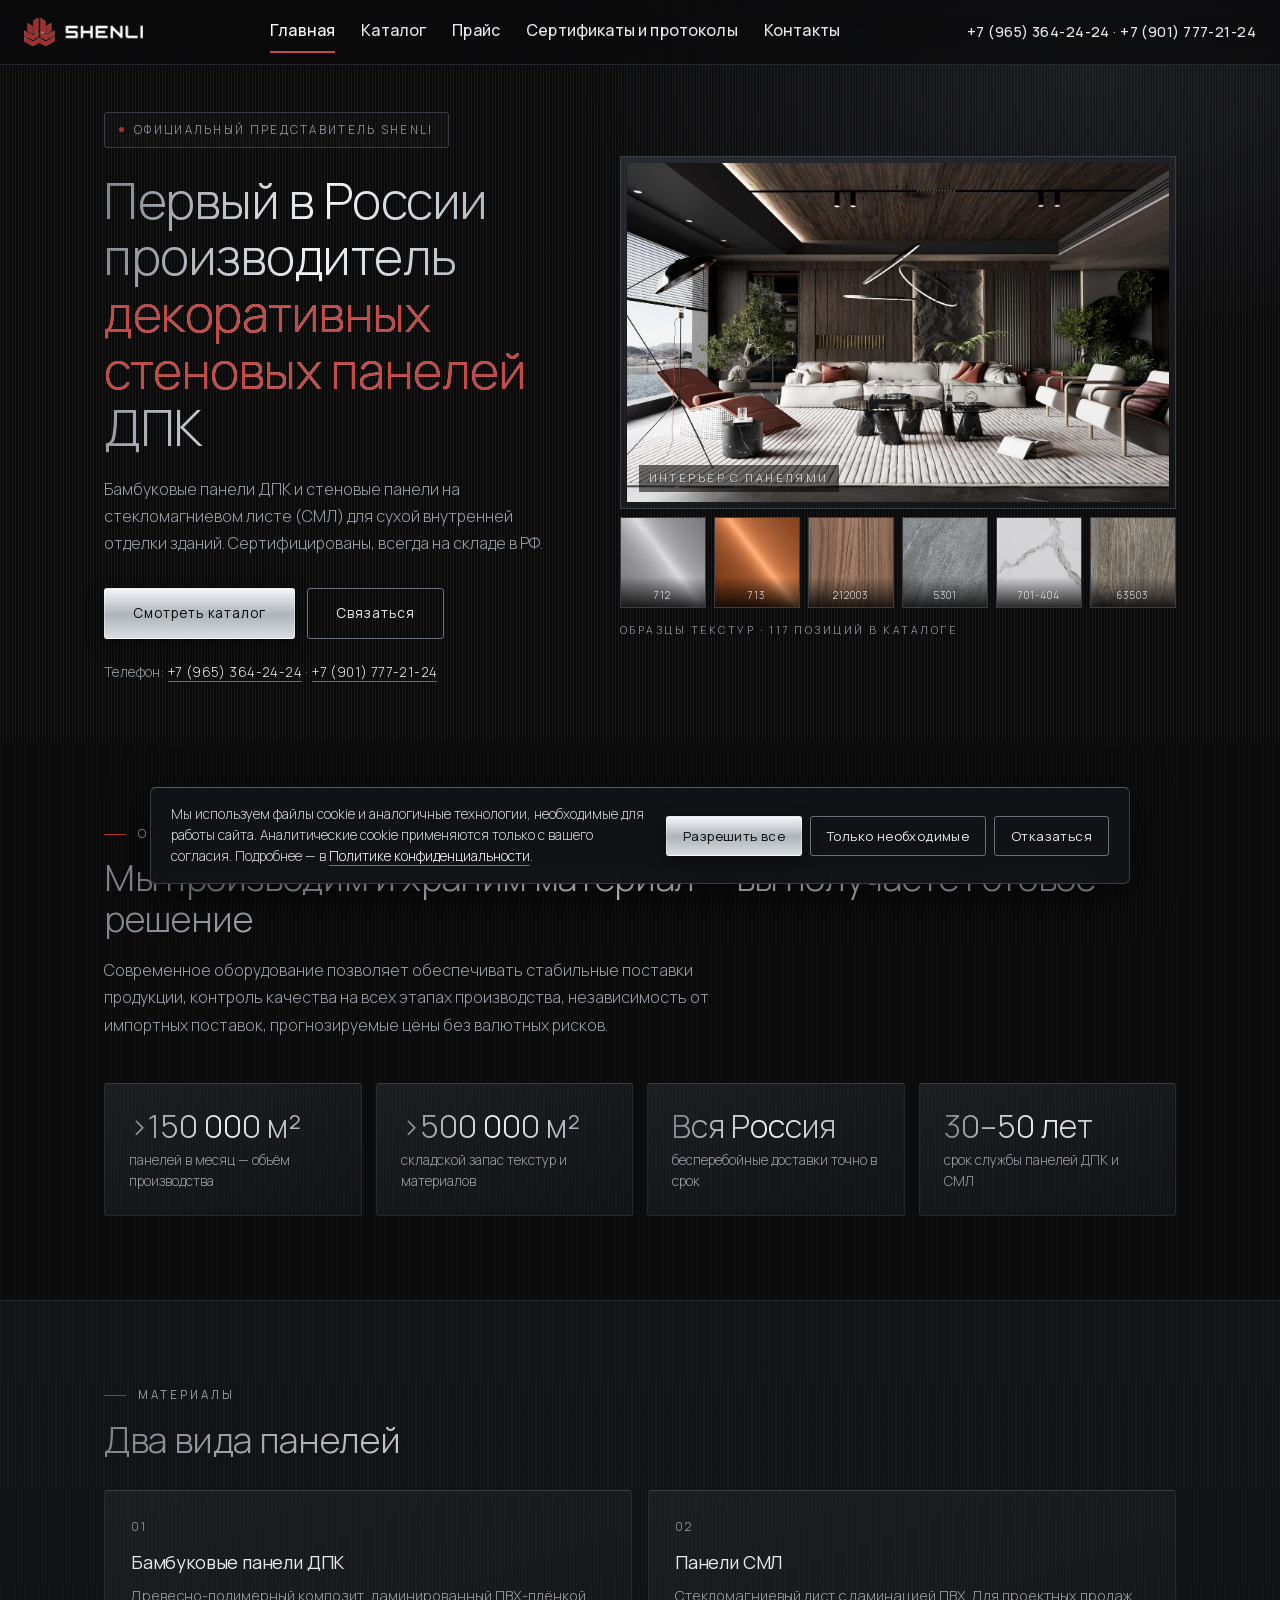
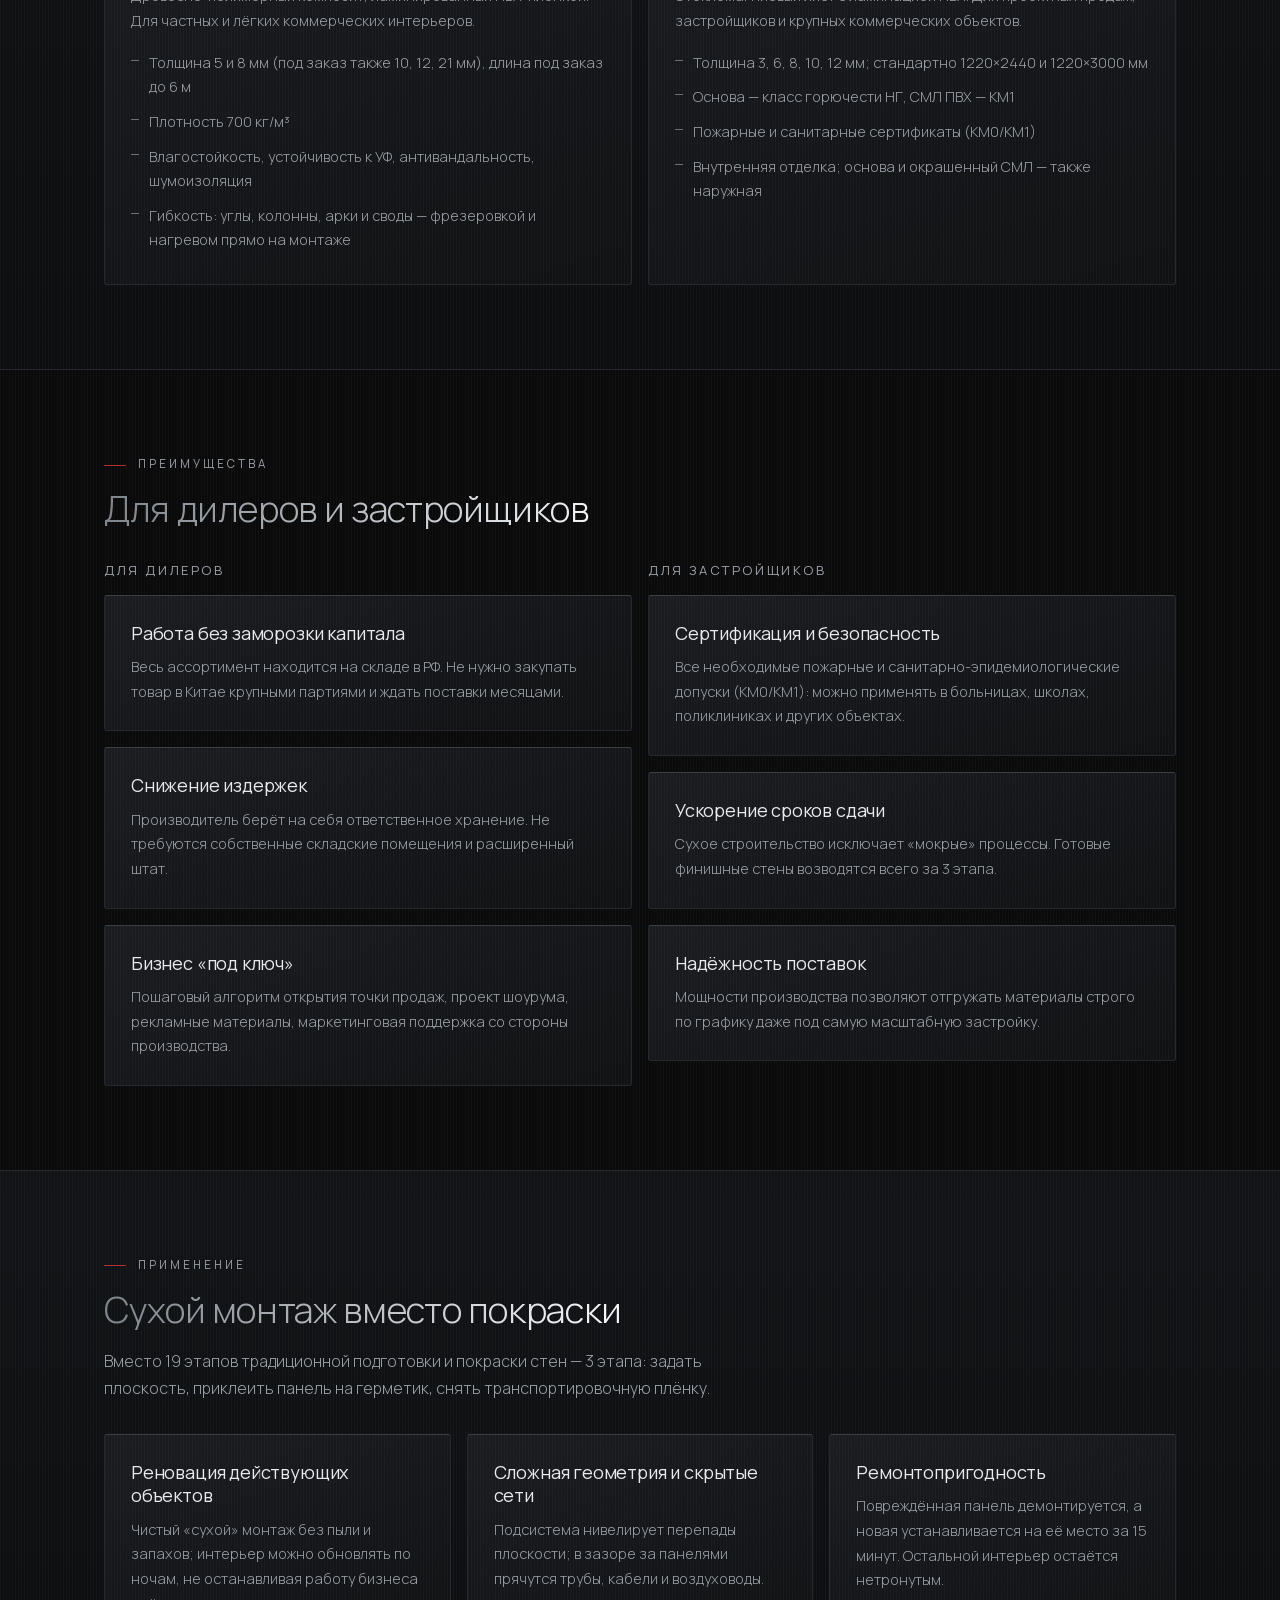
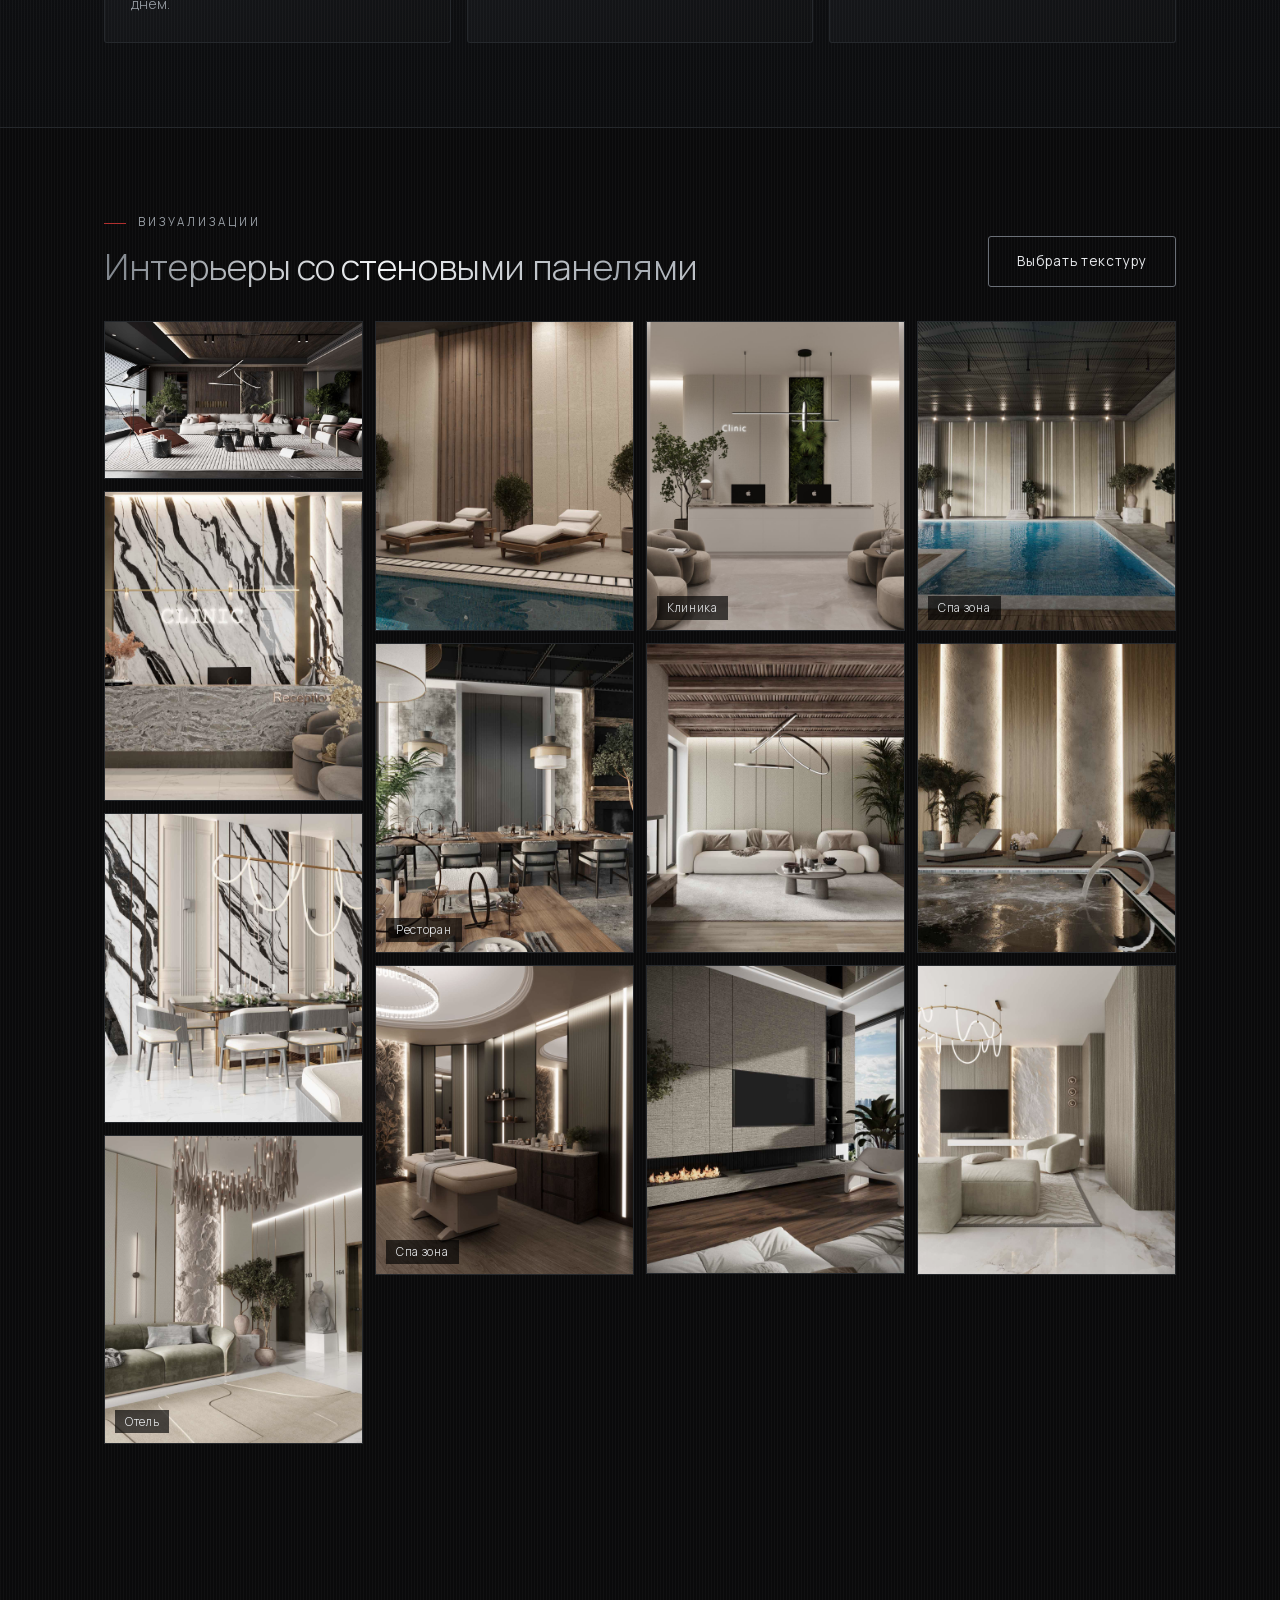
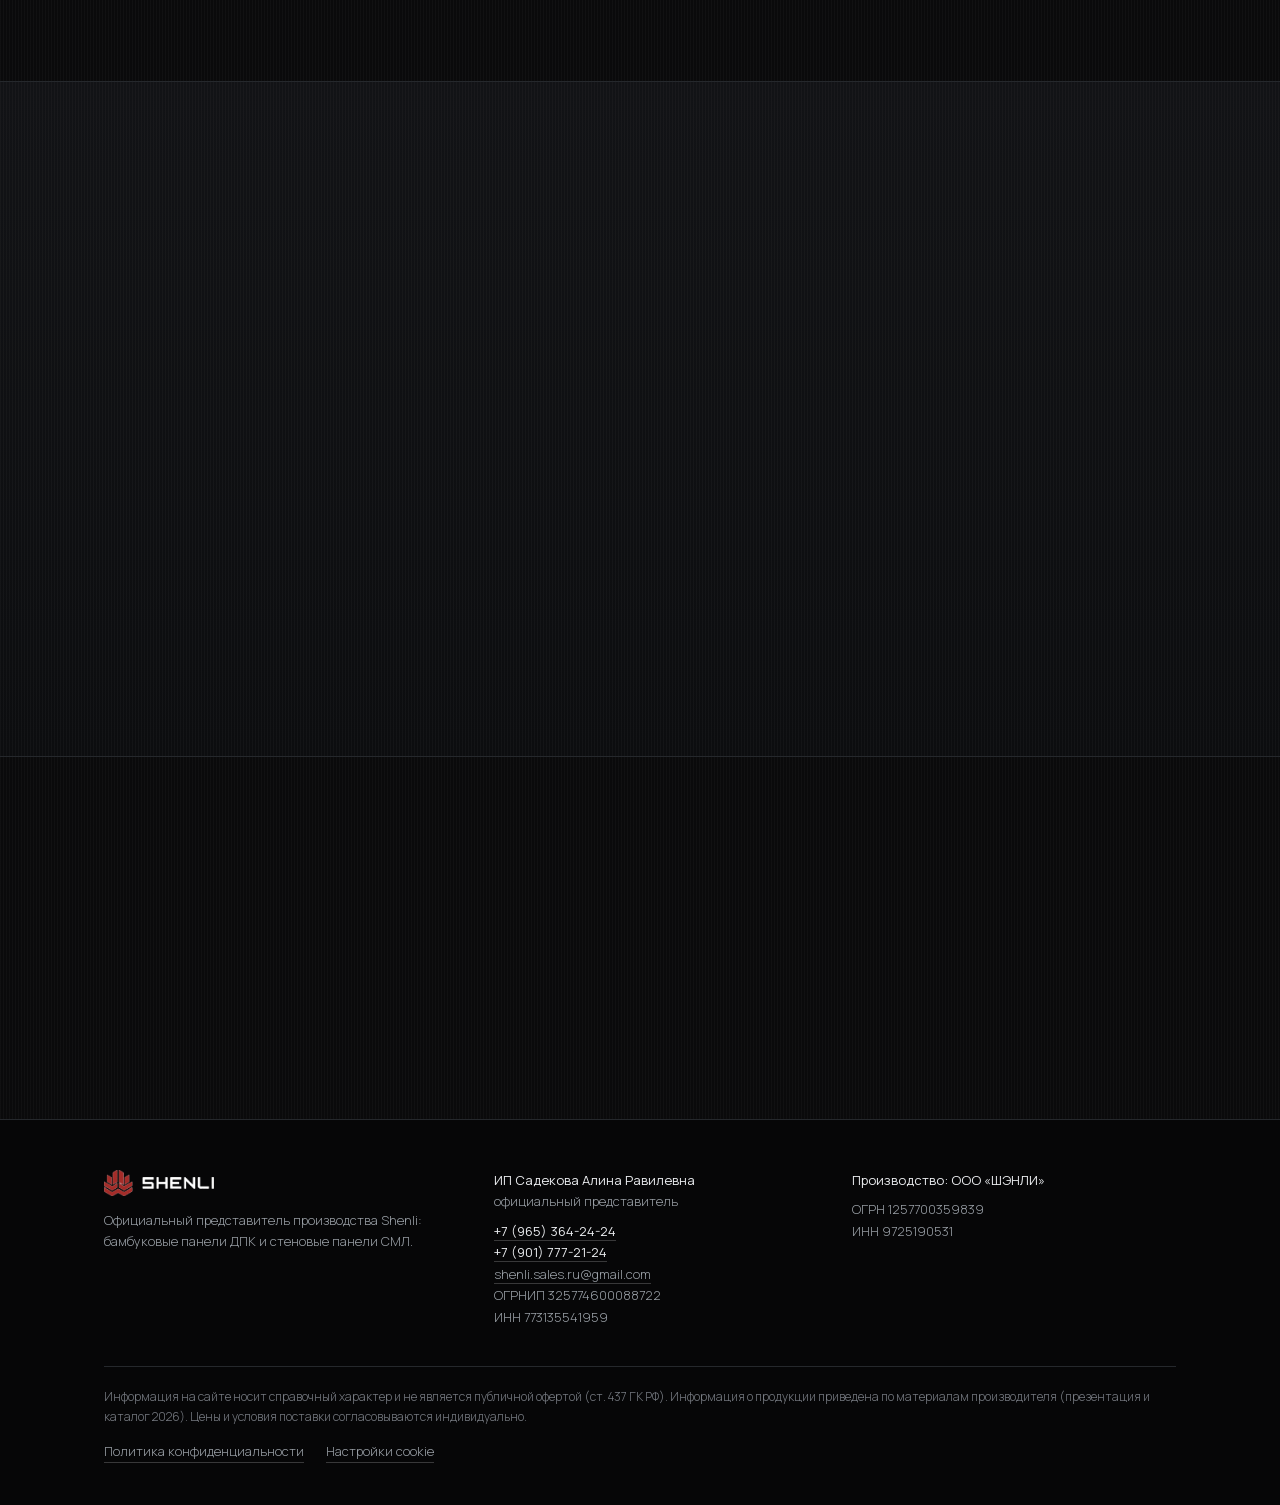
==== commit e50f981b: "Обновление: контакты, прайс, сертификаты, cookie" ====
--- a/index.html
+++ b/index.html
@@ -14,14 +14,14 @@
 <meta property="og:image:width" content="1200">
 <meta property="og:image:height" content="630">
 <meta name="twitter:card" content="summary_large_image">
-<link rel="preconnect" href="https://fonts.googleapis.com"><link rel="preconnect" href="https://fonts.gstatic.com" crossorigin>
-<link href="https://fonts.googleapis.com/css2?family=Manrope:wght@300;400;500&display=swap" rel="stylesheet">
+<link rel="preload" href="fonts/manrope-cyrillic.woff2" as="font" type="font/woff2" crossorigin>
+<link rel="preload" href="fonts/manrope-latin.woff2" as="font" type="font/woff2" crossorigin>
 <link rel="stylesheet" href="css/style.css">
 </head><body class="v1">
 <header class="top"><div class="wrap">
 <a class="logo" href="index.html" aria-label="Shenli — на главную"><img src="img/logo.png" alt="SHENLI" width="118" height="28"></a>
-<nav class="main"><a href="index.html" class=on>Главная</a><a href="catalog.html">Каталог</a><a href="price.html">Прайс</a><a href="contacts.html">Контакты</a><a class="tel-m" href="tel:+79653642424">+7 (965) 364-24-24</a><a class="tel-m" href="tel:+79168277721">+7 (916) 827-77-21</a></nav>
-<span class="tel"><a href="tel:+79653642424">+7 (965) 364-24-24</a> · <a href="tel:+79168277721">+7 (916) 827-77-21</a></span>
+<nav class="main"><a href="index.html" class=on>Главная</a><a href="catalog.html">Каталог</a><a href="price.html">Прайс</a><a href="certificates.html">Сертификаты и протоколы</a><a href="contacts.html">Контакты</a><a class="tel-m" href="tel:+79653642424">+7 (965) 364-24-24</a><a class="tel-m" href="tel:+79017772124">+7 (901) 777-21-24</a><a class="tel-m" href="mailto:shenli.sales.ru@gmail.com">shenli.sales.ru@gmail.com</a></nav>
+<span class="tel"><a href="tel:+79653642424">+7 (965) 364-24-24</a> · <a href="tel:+79017772124">+7 (901) 777-21-24</a></span>
 <button class="burger" aria-label="Меню"><span></span><span></span><span></span></button>
 </div></header>
 <main>
@@ -29,7 +29,7 @@
 <div class="htext"><div class="badge hin">Официальный представитель Shenli</div>
 <h1 class="hin">Первый в России производитель <span class="red">декоративных стеновых панелей</span> ДПК</h1>
 <p class="lead hin h1">Бамбуковые панели ДПК и стеновые панели на стекломагниевом листе (СМЛ) для сухой внутренней отделки зданий. Сертифицированы, всегда на складе в РФ.</p><div class="btns hin h2"><a class="btn" href="catalog.html">Смотреть каталог</a><a class="btn ghost" href="contacts.html">Связаться</a></div>
-<p class="hphone hin h2">Телефон: <a href="tel:+79653642424">+7 (965) 364-24-24</a> · <a href="tel:+79168277721">+7 (916) 827-77-21</a></p></div>
+<p class="hphone hin h2">Телефон: <a href="tel:+79653642424">+7 (965) 364-24-24</a> · <a href="tel:+79017772124">+7 (901) 777-21-24</a></p></div>
 <div class="hvis hin h1"><div class="hmain"><img src="img/vis/v-1-0.jpg" alt="Интерьер со стеновыми панелями Shenli" width="1252" height="1500"><span class="cap">Интерьер с панелями</span></div>
 <div class="strip" aria-label="Образцы текстур"><a href="catalog.html#mirror-standart-712" aria-label="Текстура 712"><img src="img/tex/mirror-standart-712.jpg" alt="Текстура 712" loading="eager"><span>712</span></a><a href="catalog.html#mirror-standart-713" aria-label="Текстура 713"><img src="img/tex/mirror-standart-713.jpg" alt="Текстура 713" loading="eager"><span>713</span></a><a href="catalog.html#natural-212003" aria-label="Текстура 212003"><img src="img/tex/natural-212003.jpg" alt="Текстура 212003" loading="eager"><span>212003</span></a><a href="catalog.html#standart-5301" aria-label="Текстура 5301"><img src="img/tex/standart-5301.jpg" alt="Текстура 5301" loading="eager"><span>5301</span></a><a href="catalog.html#standart-701-404" aria-label="Текстура 701-404"><img src="img/tex/standart-701-404.jpg" alt="Текстура 701-404" loading="eager"><span>701-404</span></a><a href="catalog.html#natural-63503" aria-label="Текстура 63503"><img src="img/tex/natural-63503.jpg" alt="Текстура 63503" loading="eager"><span>63503</span></a></div>
 <p class="strip-h">Образцы текстур · 117 позиций в каталоге</p></div>
@@ -95,13 +95,14 @@
 <div class="eyebrow rv">Документы</div>
 <h2 class="rv">Сертификаты и протоколы</h2>
 <p class="lead rv" style="margin-bottom:30px">Фактические показатели конкретных панелей подтверждаются документами об оценке соответствия и протоколами испытаний. Файлы открываются в формате PDF.</p>
-<div class="grid g2"><a class="cert rv" href="docs/sertifikat-dpk.pdf" target="_blank" rel="noopener"><div><b>Сертификат соответствия на панели ДПК</b><span>Система добровольной сертификации «ПрофиСерт», пожарная безопасность (123-ФЗ)</span></div><i>PDF ↗</i></a><a class="cert rv" href="docs/ss-00058-25.pdf" target="_blank" rel="noopener"><div><b>Сертификат соответствия № RU C-RU.НВ88.В.00058/25</b><span>Панели SHENLI на основе стекломагниевого листа (СМЛ)</span></div><i>PDF ↗</i></a><a class="cert rv" href="docs/ss-00060-25.pdf" target="_blank" rel="noopener"><div><b>Сертификат соответствия № RU C-RU.НВ88.В.00060/25</b><span>Панели SHENLI СМЛ ПВХ</span></div><i>PDF ↗</i></a><a class="cert rv" href="docs/cert-87-05-26-stenovye-paneli.pdf" target="_blank" rel="noopener"><div><b>Протокол испытаний № 87-05-26 от 19.05.2026</b><span>Панели ДПК (бамбуковые), испытательная лаборатория «ПрофЛаб»</span></div><i>PDF ↗</i></a><a class="cert rv" href="docs/bc25-12-05-4.pdf" target="_blank" rel="noopener"><div><b>Протокол испытаний № БЦ25-12-05/4 от 05.12.2025</b><span>Панели для отделки стен и потолков на основе СМЛ</span></div><i>PDF ↗</i></a><a class="cert rv" href="docs/bc25-12-12-3.pdf" target="_blank" rel="noopener"><div><b>Протокол испытаний № БЦ25-12-12/3 от 12.12.2025</b><span>Панели СМЛ с односторонним ламинированием ПВХ, 10 мм</span></div><i>PDF ↗</i></a><a class="cert rv" href="docs/tu-23-99-19-002-88258077-2025.pdf" target="_blank" rel="noopener"><div><b>Технические условия на панели SHENLI</b><span>ТУ на панели для отделки стен и потолков торговой марки «SHENLI»</span></div><i>PDF ↗</i></a></div>
+<div class="grid g2"><a class="cert rv" href="docs/sertifikat-dpk.pdf" target="_blank" rel="noopener"><div><b>Сертификат соответствия на панели ДПК</b><span>Система добровольной сертификации «ПрофиСерт», пожарная безопасность (123-ФЗ)</span></div><i>PDF ↗</i></a><a class="cert rv" href="docs/ss-00058-25.pdf" target="_blank" rel="noopener"><div><b>Сертификат соответствия № RU C-RU.НВ88.В.00058/25</b><span>Панели SHENLI на основе стекломагниевого листа (СМЛ)</span></div><i>PDF ↗</i></a><a class="cert rv" href="docs/ss-00060-25.pdf" target="_blank" rel="noopener"><div><b>Сертификат соответствия № RU C-RU.НВ88.В.00060/25</b><span>Панели SHENLI СМЛ ПВХ</span></div><i>PDF ↗</i></a></div>
+<div class="btns rv"><a class="btn" href="certificates.html">Все документы</a></div>
 </div></section>
 
 <section style="text-align:center"><div class="wrap">
 <h2 class="rv">Подберём панели под ваш объект</h2>
 <p class="lead rv" style="margin:0 auto">Позвоните или напишите — подскажем по текстурам, толщинам, срокам и условиям поставки.</p>
-<div class="btns rv" style="justify-content:center"><a class="btn" href="tel:+79653642424">+7 (965) 364-24-24</a><a class="btn" href="tel:+79168277721">+7 (916) 827-77-21</a><a class="btn ghost" href="contacts.html">Контакты и реквизиты</a></div>
+<div class="btns rv" style="justify-content:center"><a class="btn" href="tel:+79653642424">+7 (965) 364-24-24</a><a class="btn" href="tel:+79017772124">+7 (901) 777-21-24</a><a class="btn ghost" href="mailto:shenli.sales.ru@gmail.com">shenli.sales.ru@gmail.com</a><a class="btn ghost" href="contacts.html">Контакты и реквизиты</a></div>
 </div></section>
 </main>
 <div class="lb" role="dialog" aria-label="Просмотр изображения"><img alt=""></div>
@@ -110,12 +111,18 @@
 <div><img src="img/logo.png" alt="SHENLI" width="110" height="26">
 <p>Официальный представитель производства Shenli: бамбуковые панели ДПК и стеновые панели СМЛ.</p></div>
 <div><p><b>ИП Садекова Алина Равилевна</b><br>официальный представитель</p>
-<p><a href="tel:+79653642424"><b>+7 (965) 364-24-24</b></a><br><a href="tel:+79168277721"><b>+7 (916) 827-77-21</b></a><br>ОГРНИП 325774600088722<br>ИНН 773135541959</p></div>
+<p><a href="tel:+79653642424"><b>+7 (965) 364-24-24</b></a><br><a href="tel:+79017772124"><b>+7 (901) 777-21-24</b></a><br><a href="mailto:shenli.sales.ru@gmail.com">shenli.sales.ru@gmail.com</a><br>ОГРНИП 325774600088722<br>ИНН 773135541959</p></div>
 <div><p><b>Производство: ООО «ШЭНЛИ»</b></p>
-<p>ОГРН 1257700359839<br>ИНН 9725190531<br><a href="mailto:info@shen-li.ru">info@shen-li.ru</a> · <a href="https://шэнли.рф">шэнли.рф</a></p></div>
+<p>ОГРН 1257700359839<br>ИНН 9725190531</p></div>
 </div>
-<p class="legal">Сайт носит информационный характер и не является публичной офертой. Информация о продукции приведена по материалам производителя (презентация и каталог 2026). Цены и условия поставки согласовываются индивидуально. Банковские реквизиты — на странице «Контакты».</p>
+<p class="legal">Информация на сайте носит справочный характер и не является публичной офертой (ст. 437 ГК РФ). Информация о продукции приведена по материалам производителя (презентация и каталог 2026). Цены и условия поставки согласовываются индивидуально.</p>
+<p class="flinks"><a href="privacy.html">Политика конфиденциальности</a><button type="button" class="cookie-open" data-cookie-open>Настройки cookie</button></p>
 </div></footer>
+<div class="cookie" id="cookie" role="dialog" aria-label="Использование файлов cookie" hidden>
+<p>Мы используем файлы cookie и аналогичные технологии, необходимые для работы сайта. Аналитические cookie применяются только с вашего согласия. Подробнее — в <a href="privacy.html">Политике конфиденциальности</a>.</p>
+<div class="cbtns"><button type="button" class="btn" data-cookie="all">Разрешить все</button><button type="button" class="btn ghost" data-cookie="necessary">Только необходимые</button><button type="button" class="btn ghost" data-cookie="decline">Отказаться</button></div>
+</div>
 <script src="js/main.js"></script>
 <script src="js/fx.js"></script>
+<script src="js/cookie.js"></script>
 </body></html>
--- a/css/style.css
+++ b/css/style.css
@@ -1,3 +1,8 @@
+@font-face{font-family:'Manrope';font-style:normal;font-weight:300 600;font-display:swap;src:url(../fonts/manrope-cyrillic-ext.woff2) format('woff2');unicode-range:U+0460-052F, U+1C80-1C8A, U+20B4, U+2DE0-2DFF, U+A640-A69F, U+FE2E-FE2F}
+@font-face{font-family:'Manrope';font-style:normal;font-weight:300 600;font-display:swap;src:url(../fonts/manrope-cyrillic.woff2) format('woff2');unicode-range:U+0301, U+0400-045F, U+0490-0491, U+04B0-04B1, U+2116}
+@font-face{font-family:'Manrope';font-style:normal;font-weight:300 600;font-display:swap;src:url(../fonts/manrope-latin-ext.woff2) format('woff2');unicode-range:U+0100-02BA, U+02BD-02C5, U+02C7-02CC, U+02CE-02D7, U+02DD-02FF, U+0304, U+0308, U+0329, U+1D00-1DBF, U+1E00-1E9F, U+1EF2-1EFF, U+2020, U+20A0-20AB, U+20AD-20C4, U+2113, U+2C60-2C7F, U+A720-A7FF}
+@font-face{font-family:'Manrope';font-style:normal;font-weight:300 600;font-display:swap;src:url(../fonts/manrope-latin.woff2) format('woff2');unicode-range:U+0000-00FF, U+0131, U+0152-0153, U+02BB-02BC, U+02C6, U+02DA, U+02DC, U+0304, U+0308, U+0329, U+2000-206F, U+20AC, U+2122, U+2191, U+2193, U+2212, U+2215, U+FEFF, U+FFFD}
+
 /* base: структура, общая для всех вариантов. Цвета/шрифты — в теме (v1/v2/v3.css) */
 *{box-sizing:border-box;margin:0;padding:0}
 html{scroll-behavior:smooth;-webkit-text-size-adjust:100%}
@@ -210,3 +215,96 @@
 .strip span{position:absolute;left:0;right:0;bottom:0;font-size:10px;letter-spacing:.1em;padding:10px 6px 3px;background:linear-gradient(transparent,rgba(0,0,0,.8));color:#e8eaed;text-align:center}
 .strip-h{font-size:10.5px;letter-spacing:.24em;text-transform:uppercase;color:var(--mut);margin-top:14px}
 @media(max-width:900px){.hgrid{grid-template-columns:1fr;gap:30px}.hero{padding-top:92px}.strip{grid-template-columns:repeat(3,1fr)}.strip a{aspect-ratio:1/.9}}
+
+/* ===== меню: крупнее, светлее, активный пункт с акцентной линией ===== */
+header.top .wrap{max-width:1360px}
+nav.main{gap:26px}
+nav.main a{font-size:16px;font-weight:500;color:#e6e8eb;letter-spacing:.01em;padding:6px 0;border-bottom:2px solid transparent;white-space:nowrap}
+nav.main a:hover{color:#fff;border-bottom-color:var(--steel)}
+nav.main a.on{color:#fff;border-bottom:2px solid var(--red2);padding-bottom:6px}
+.tel{font-size:14.5px;font-weight:500}
+.tel a{color:#e6e8eb}
+@media(max-width:1240px){
+  .burger{display:block}
+  nav.main{position:fixed;top:64px;left:0;right:0;background:var(--bg);flex-direction:column;align-items:flex-start;padding:22px 24px 28px;gap:16px;border-bottom:1px solid var(--line);transform:translateY(-130%);transition:transform .3s;z-index:-1}
+  nav.main.open{transform:none}
+  nav.main a{font-size:18px;font-weight:500;color:#e6e8eb}
+  nav.main a.tel-m{display:block;color:var(--mut);font-size:16px;font-weight:400;border:0}
+  .tel{display:none}
+}
+
+/* ===== каталог: кнопки серий с образцами ===== */
+.chip{display:inline-flex;align-items:center;gap:10px;padding:6px 16px 6px 7px;font-size:14.5px;font-weight:400;color:#c9ced4}
+.chip .sw{width:24px;height:24px;border-radius:4px;border:1px solid rgba(255,255,255,.32);object-fit:cover;flex:none}
+.chip .sw4{display:grid;grid-template-columns:1fr 1fr;width:24px;height:24px;border-radius:4px;overflow:hidden;border:1px solid rgba(255,255,255,.32);gap:1px;background:rgba(255,255,255,.3);flex:none}
+.chip .sw4 img{width:100%;height:100%;object-fit:cover}
+.chip.on .sw,.chip.on .sw4{border-color:rgba(0,0,0,.5)}
+.chip small{margin-left:2px}
+
+/* ===== прайс ===== */
+.pv{--pa:#A52A2A;--pt:#E07A7A}
+.pv .tw{border:1px solid var(--line2);margin:16px 0 34px;border-radius:var(--br)}
+.pv table,.pv table.pt{min-width:640px}
+.pv th,.pv td,.pv table.pt th,.pv table.pt td{text-align:center;padding:14px 16px;font-size:16.5px;font-weight:500;font-variant-numeric:tabular-nums;color:var(--tx);vertical-align:middle}
+.pv th,.pv table.pt th{background:var(--pa);color:#fff;font-size:13.5px;font-weight:600;text-transform:uppercase;letter-spacing:.07em;line-height:1.35;border-bottom:0}
+.pv td.pr,.pv table.pt td.pr{font-size:18px;font-weight:600;color:#fff;white-space:nowrap}
+.pv table.pt td:first-child{min-width:0}
+.pv h2.ph{position:relative;padding-left:18px;margin:48px 0 8px;font-size:clamp(24px,3vw,32px);font-weight:600;letter-spacing:0;background:var(--pt);background-size:auto;-webkit-background-clip:text;background-clip:text;color:transparent;-webkit-text-fill-color:transparent;animation:none}
+.pv h2.ph::before{content:"";position:absolute;left:0;top:.14em;bottom:.14em;width:4px;border-radius:2px;background:var(--pa)}
+.pv>h2.ph:first-child{margin-top:20px}
+.pthumb{background:#fff;border:1px solid var(--line2);border-radius:4px;padding:3px 6px;cursor:zoom-in;display:inline-block;line-height:0}
+.pthumb img{height:54px;width:auto;max-width:120px;object-fit:contain;display:block;margin:0 auto}
+.pthumb:hover{border-color:#fff}
+.join{margin:18px 0 30px}
+.join h3{font-size:20px;font-weight:500;margin-bottom:6px}
+.jgrid{display:grid;grid-template-columns:repeat(4,1fr);gap:14px;margin-top:16px}
+.jgrid figure{cursor:zoom-in;border:1px solid var(--line2);border-radius:var(--br);overflow:hidden;background:var(--card)}
+.jgrid img{width:100%;height:auto;aspect-ratio:1/1;object-fit:cover}
+.jgrid figcaption{padding:10px 12px 12px;font-size:14px;line-height:1.35;color:var(--tx)}
+.jgrid figcaption b{display:block;font-weight:500}
+.jgrid figcaption span{color:var(--mut);font-size:13px}
+@media(max-width:800px){.jgrid{grid-template-columns:1fr 1fr}.pv th,.pv td,.pv table.pt th,.pv table.pt td{padding:12px 12px;font-size:16px}.pv td.pr{font-size:17.5px}}
+.vlabel{display:flex;gap:16px;align-items:flex-start;margin:6px 0 4px;padding:18px 20px;border:1px solid var(--line2);background:var(--card);border-radius:var(--br)}
+.vlabel b{display:block;font-size:20px;font-weight:600}
+.vlabel span:not(.vsw){display:block;color:var(--mut);font-size:14px;line-height:1.55}
+.vsw{flex:none;width:44px;height:44px;border-radius:6px;border:1px solid rgba(255,255,255,.25)}
+
+/* ===== документы ===== */
+.docs{display:grid;grid-template-columns:repeat(3,1fr);gap:18px}
+@media(max-width:960px){.docs{grid-template-columns:1fr 1fr}}
+@media(max-width:600px){.docs{grid-template-columns:1fr}}
+.doc{display:flex;flex-direction:column;background:var(--brush),linear-gradient(160deg,#1a1c20,#101113);border:1px solid var(--line);border-top-color:#3b3f45;border-radius:var(--br);overflow:hidden}
+.dprev{display:block;background:#fff;aspect-ratio:4/3;overflow:hidden}
+.dprev img{width:100%;height:100%;object-fit:cover;object-position:top;transition:transform .5s}
+.dprev:hover img{transform:scale(1.03)}
+.dinfo{padding:18px 20px 22px;display:flex;flex-direction:column;flex:1}
+.dtype{align-self:flex-start;font-size:12px;font-weight:600;letter-spacing:.14em;text-transform:uppercase;color:#fff;background:var(--red);padding:3px 10px;border-radius:2px;margin-bottom:12px}
+.dinfo h3{font-size:17px;font-weight:500;line-height:1.35;margin-bottom:8px}
+.dinfo p{color:var(--mut);font-size:14px;flex:1}
+.dinfo .btns{margin-top:18px}
+.dinfo .btn{padding:10px 20px}
+
+/* ===== подвал, cookie, текст политики ===== */
+.flinks{margin-top:14px;display:flex;gap:22px;flex-wrap:wrap;align-items:center;font-size:13px}
+.cookie-open{background:none;border:0;border-bottom:1px solid rgba(255,255,255,.2);color:var(--mut);font:inherit;cursor:pointer;padding:0}
+.cookie-open:hover{color:var(--tx)}
+.cookie{position:fixed;left:16px;right:16px;bottom:16px;max-width:980px;margin:0 auto;z-index:90;display:flex;gap:22px;align-items:center;padding:16px 20px;background:rgba(18,19,22,.97);border:1px solid var(--line2);border-top-color:#5a5f66;border-radius:6px;box-shadow:0 10px 40px rgba(0,0,0,.6);backdrop-filter:blur(10px)}
+.cookie[hidden]{display:none}
+.cookie p{font-size:13.5px;line-height:1.55;color:#d3d7dc;flex:1;margin:0}
+.cookie p a{color:#fff;border-bottom:1px solid var(--steel)}
+.cbtns{display:flex;gap:8px;flex-wrap:wrap;flex:none}
+.cbtns .btn{padding:10px 16px;font-size:13px;letter-spacing:.03em;white-space:nowrap}
+@media(max-width:760px){
+  .cookie{flex-direction:column;align-items:stretch;gap:12px;left:10px;right:10px;bottom:10px;padding:14px;max-height:35vh}
+  .cookie p{font-size:12.5px;line-height:1.45}
+  .cbtns{display:grid;grid-template-columns:1fr 1fr;gap:8px}
+  .cbtns .btn:first-child{grid-column:1/-1}
+  .cbtns .btn{padding:10px 8px;white-space:normal;font-size:12.5px}
+}
+.legaltext{max-width:820px}
+.legaltext h2{font-size:clamp(20px,2.4vw,26px);margin:34px 0 10px;font-weight:500}
+.legaltext p,.legaltext li{color:#c3c8ce;font-size:15.5px;margin-bottom:10px}
+.legaltext ul{margin:0 0 10px 22px}
+.legaltext a{border-bottom:1px solid var(--steel);color:var(--tx)}
+.fmax{}
+.pv td.nw{white-space:nowrap}
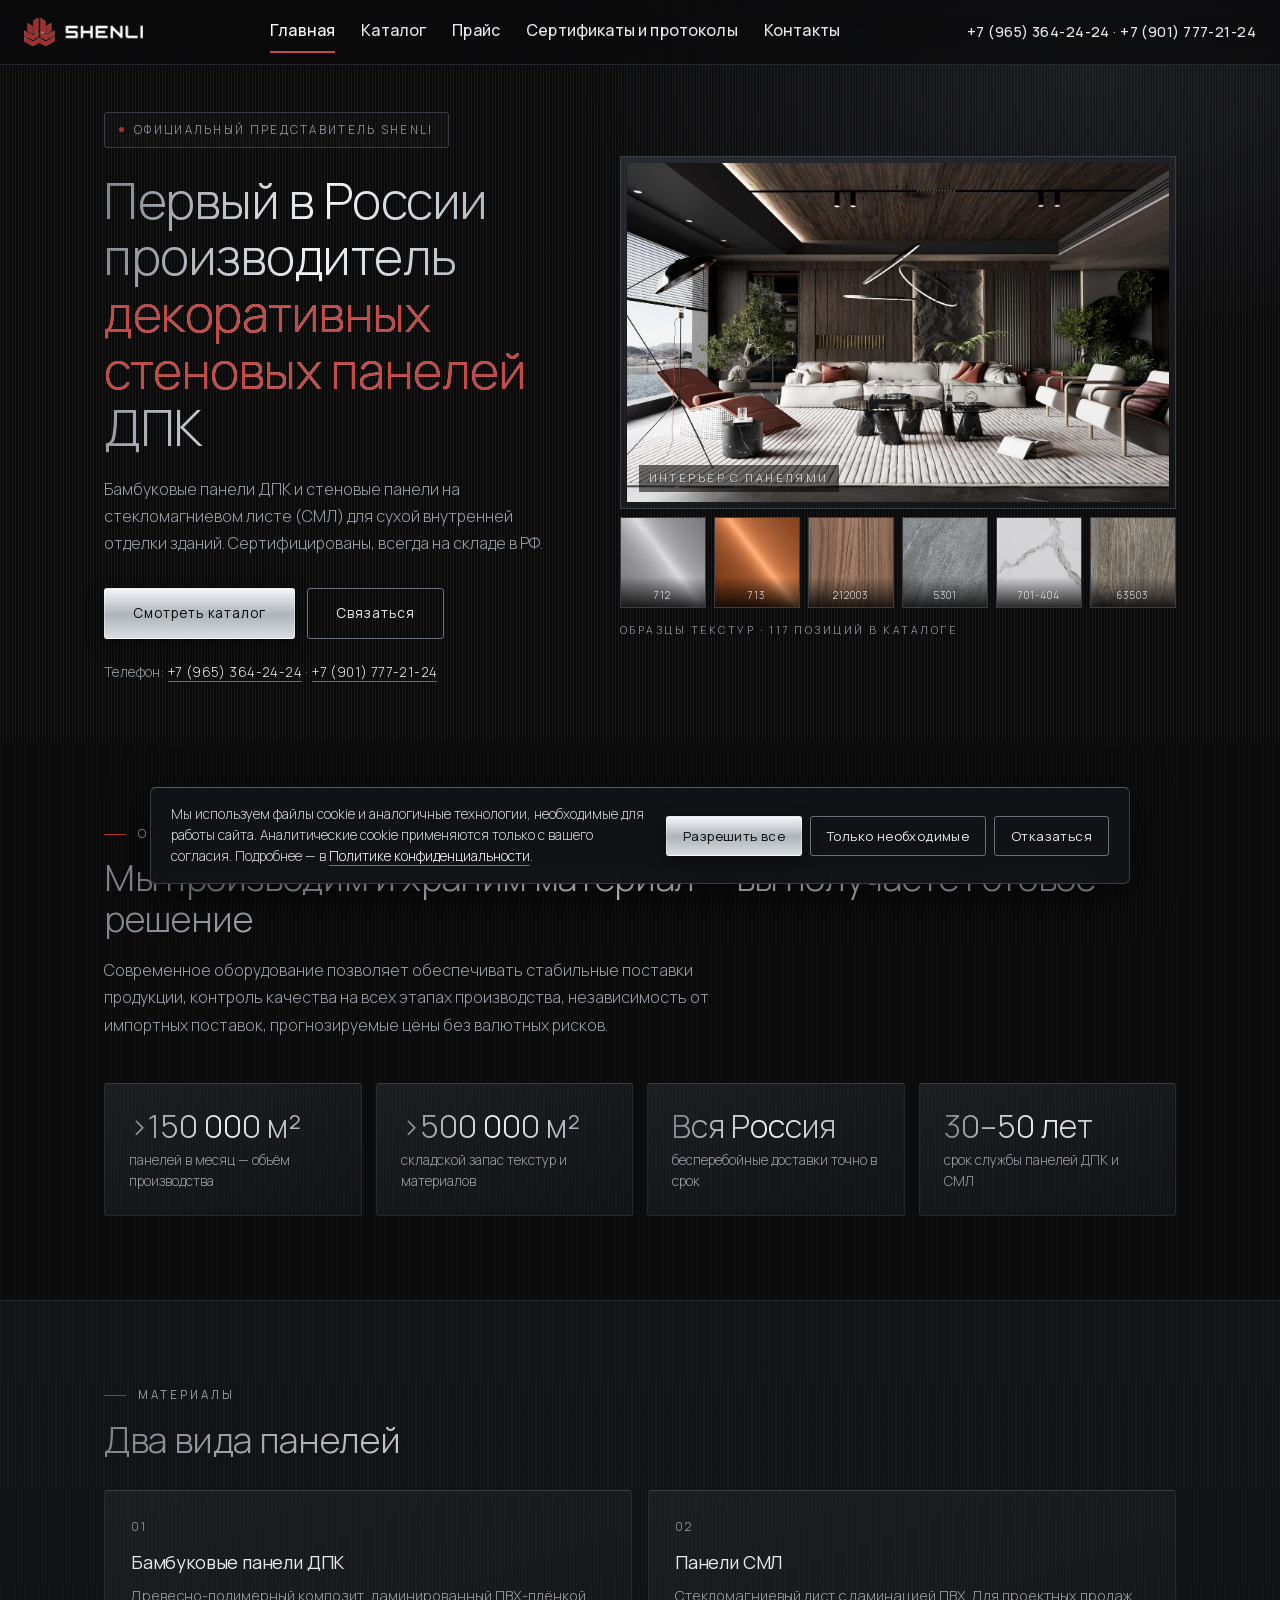
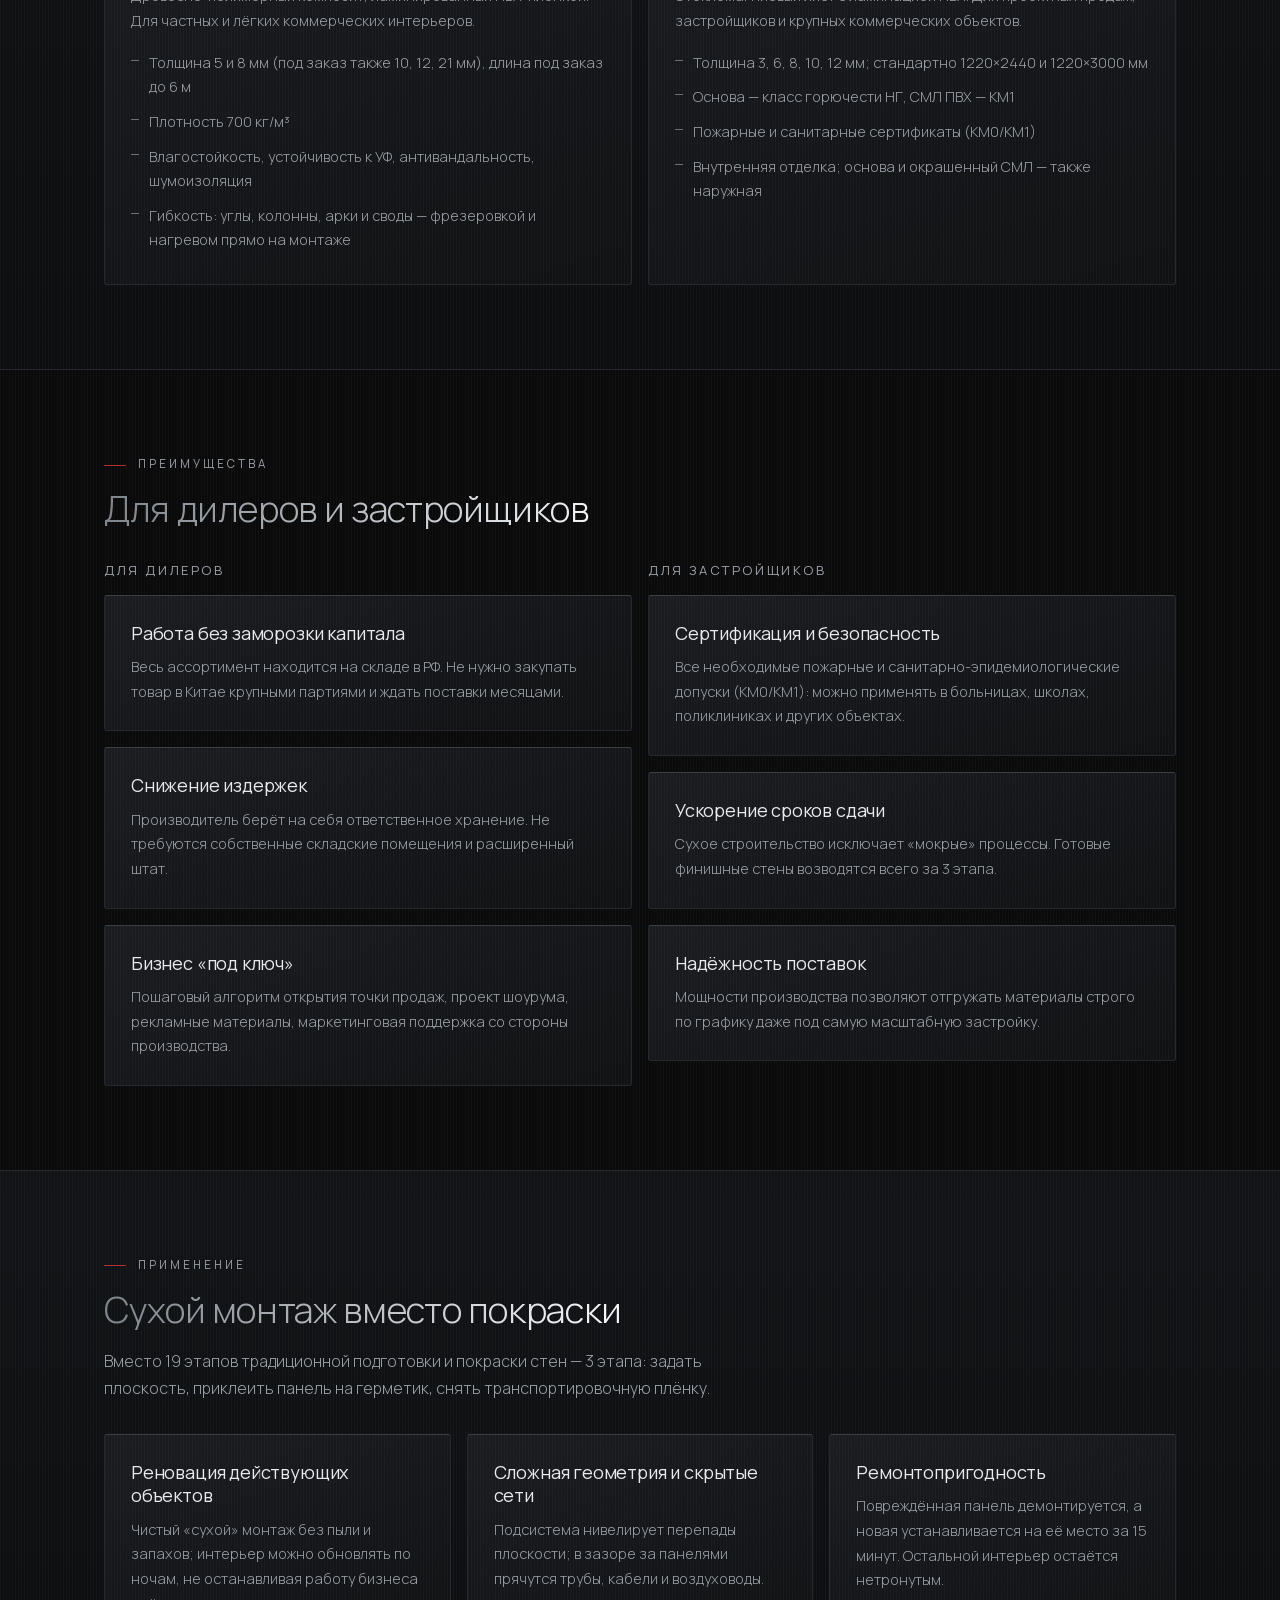
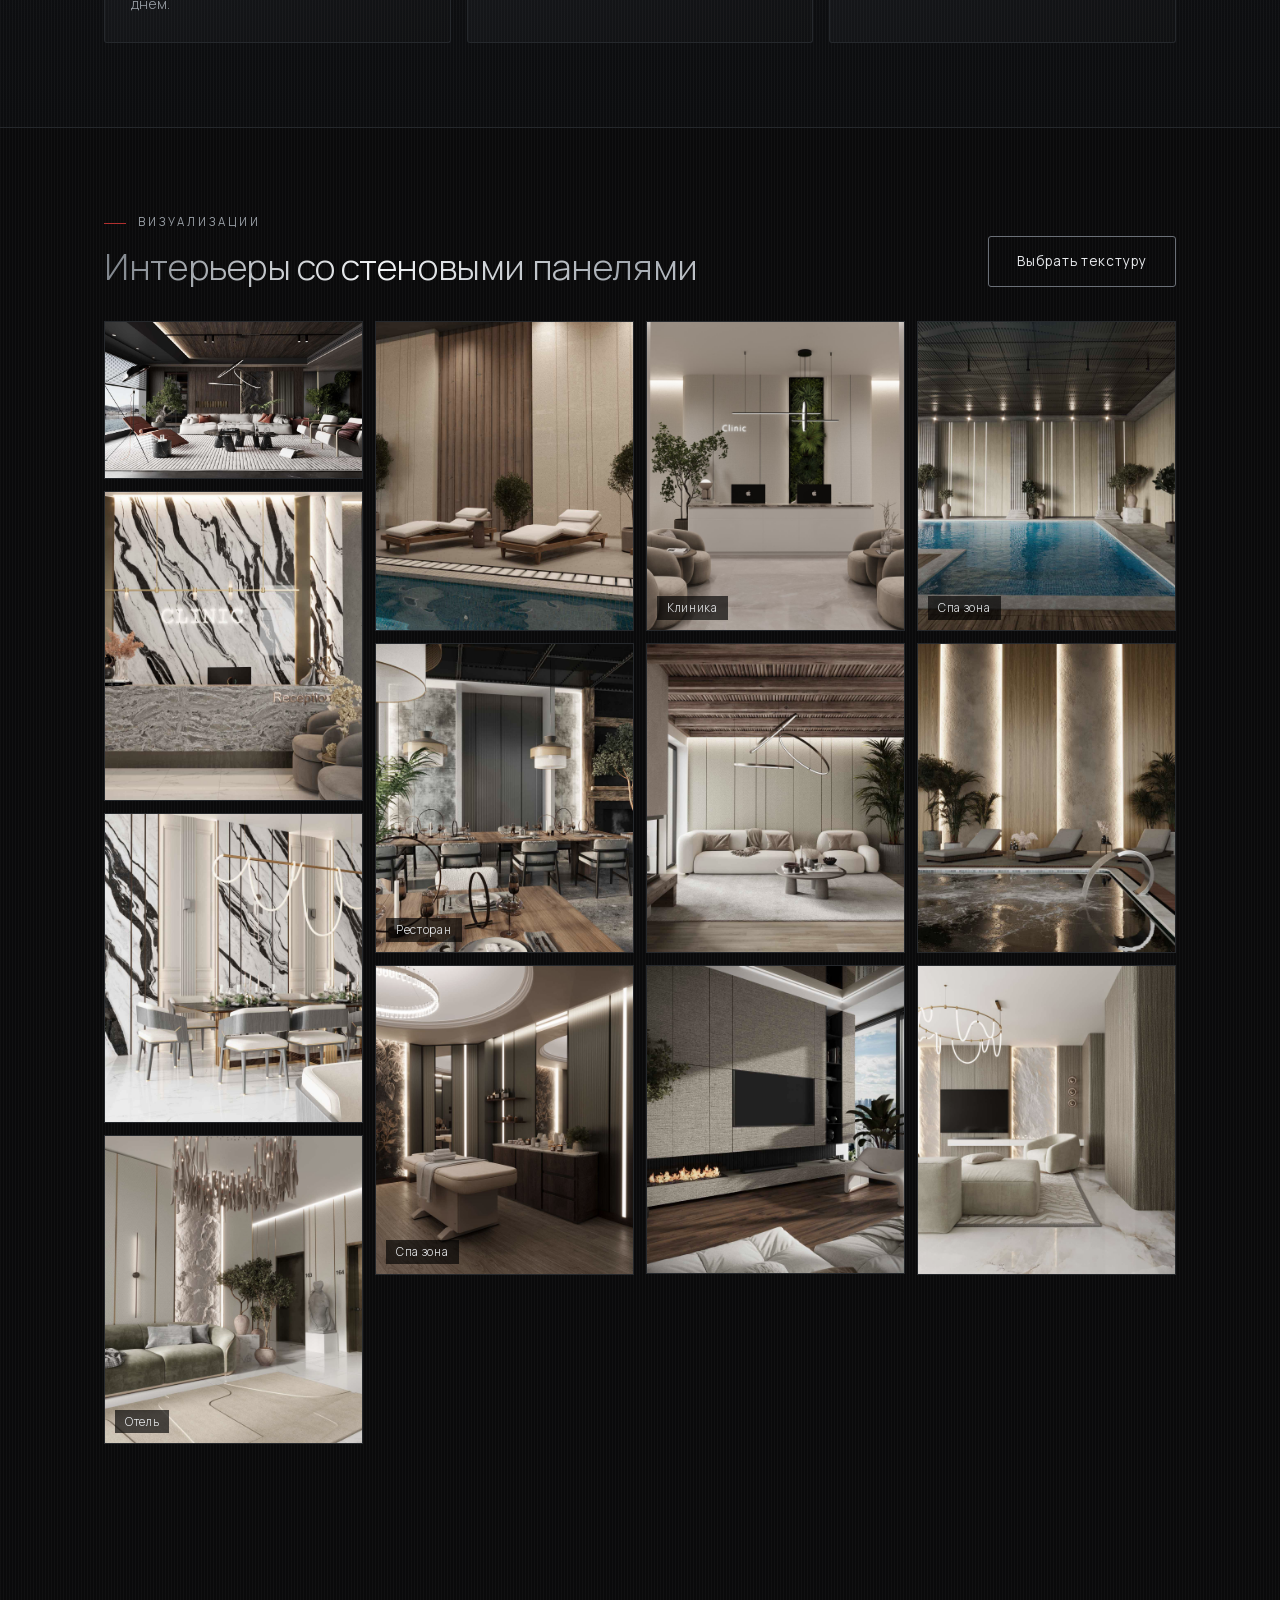
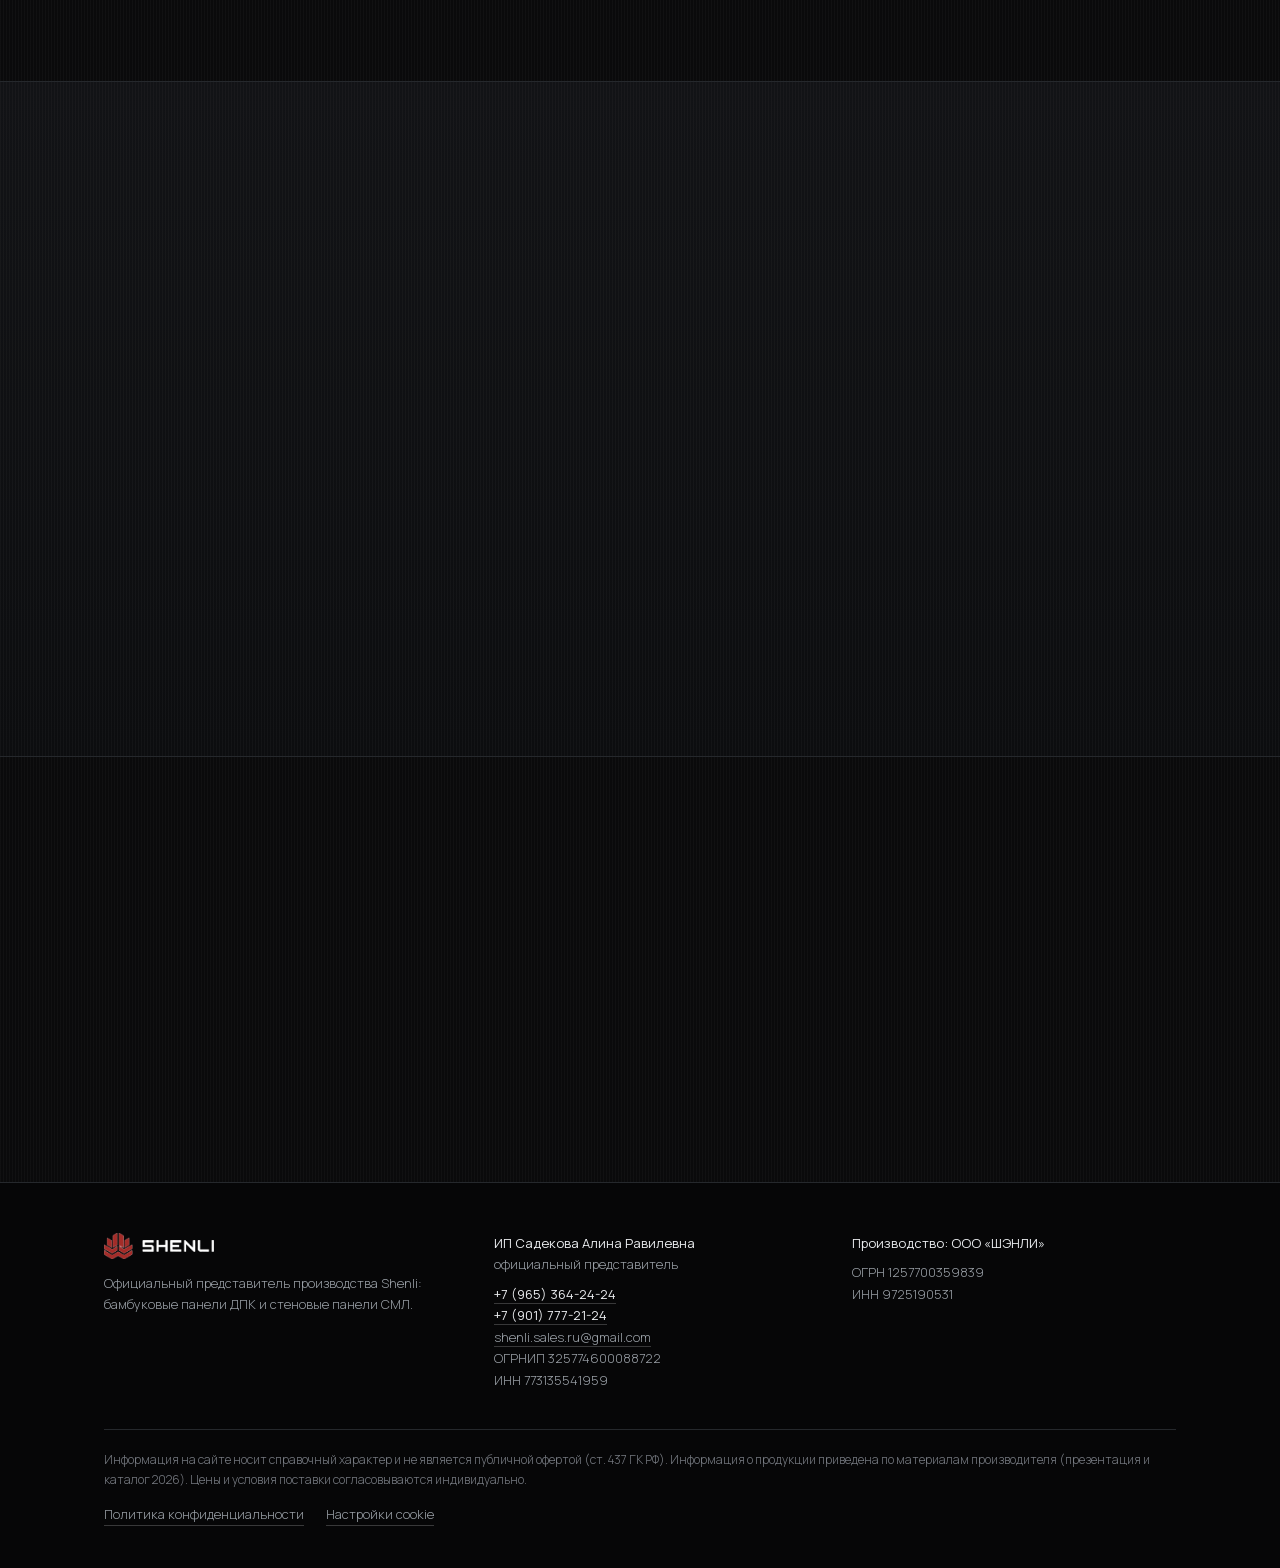
==== commit 3fa81d89: "Сортировка прайса, 3539-4 в древесную, MAX" ====
--- a/index.html
+++ b/index.html
@@ -10,10 +10,12 @@
 <meta property="og:type" content="website">
 <meta property="og:locale" content="ru_RU">
 <meta property="og:site_name" content="Shenli">
-<meta property="og:image" content="img/og.jpg">
+<meta property="og:image" content="https://shenlirf.ru/img/og.jpg">
 <meta property="og:image:width" content="1200">
 <meta property="og:image:height" content="630">
 <meta name="twitter:card" content="summary_large_image">
+<meta property="og:url" content="https://shenlirf.ru/">
+<link rel="canonical" href="https://shenlirf.ru/">
 <link rel="preload" href="fonts/manrope-cyrillic.woff2" as="font" type="font/woff2" crossorigin>
 <link rel="preload" href="fonts/manrope-latin.woff2" as="font" type="font/woff2" crossorigin>
 <link rel="stylesheet" href="css/style.css">
@@ -102,7 +104,7 @@
 <section style="text-align:center"><div class="wrap">
 <h2 class="rv">Подберём панели под ваш объект</h2>
 <p class="lead rv" style="margin:0 auto">Позвоните или напишите — подскажем по текстурам, толщинам, срокам и условиям поставки.</p>
-<div class="btns rv" style="justify-content:center"><a class="btn" href="tel:+79653642424">+7 (965) 364-24-24</a><a class="btn" href="tel:+79017772124">+7 (901) 777-21-24</a><a class="btn ghost" href="mailto:shenli.sales.ru@gmail.com">shenli.sales.ru@gmail.com</a><a class="btn ghost" href="contacts.html">Контакты и реквизиты</a></div>
+<div class="btns rv" style="justify-content:center"><a class="btn" href="tel:+79653642424">+7 (965) 364-24-24</a><a class="btn" href="tel:+79017772124">+7 (901) 777-21-24</a><a class="btn ghost" href="mailto:shenli.sales.ru@gmail.com">shenli.sales.ru@gmail.com</a><a class="btn ghost" href="https://max.ru" target="_blank" rel="noopener">Мы в MAX: +7 (965) 364-24-24 — найдите нас по номеру</a><a class="btn ghost" href="contacts.html">Контакты и реквизиты</a></div>
 </div></section>
 </main>
 <div class="lb" role="dialog" aria-label="Просмотр изображения"><img alt=""></div>
